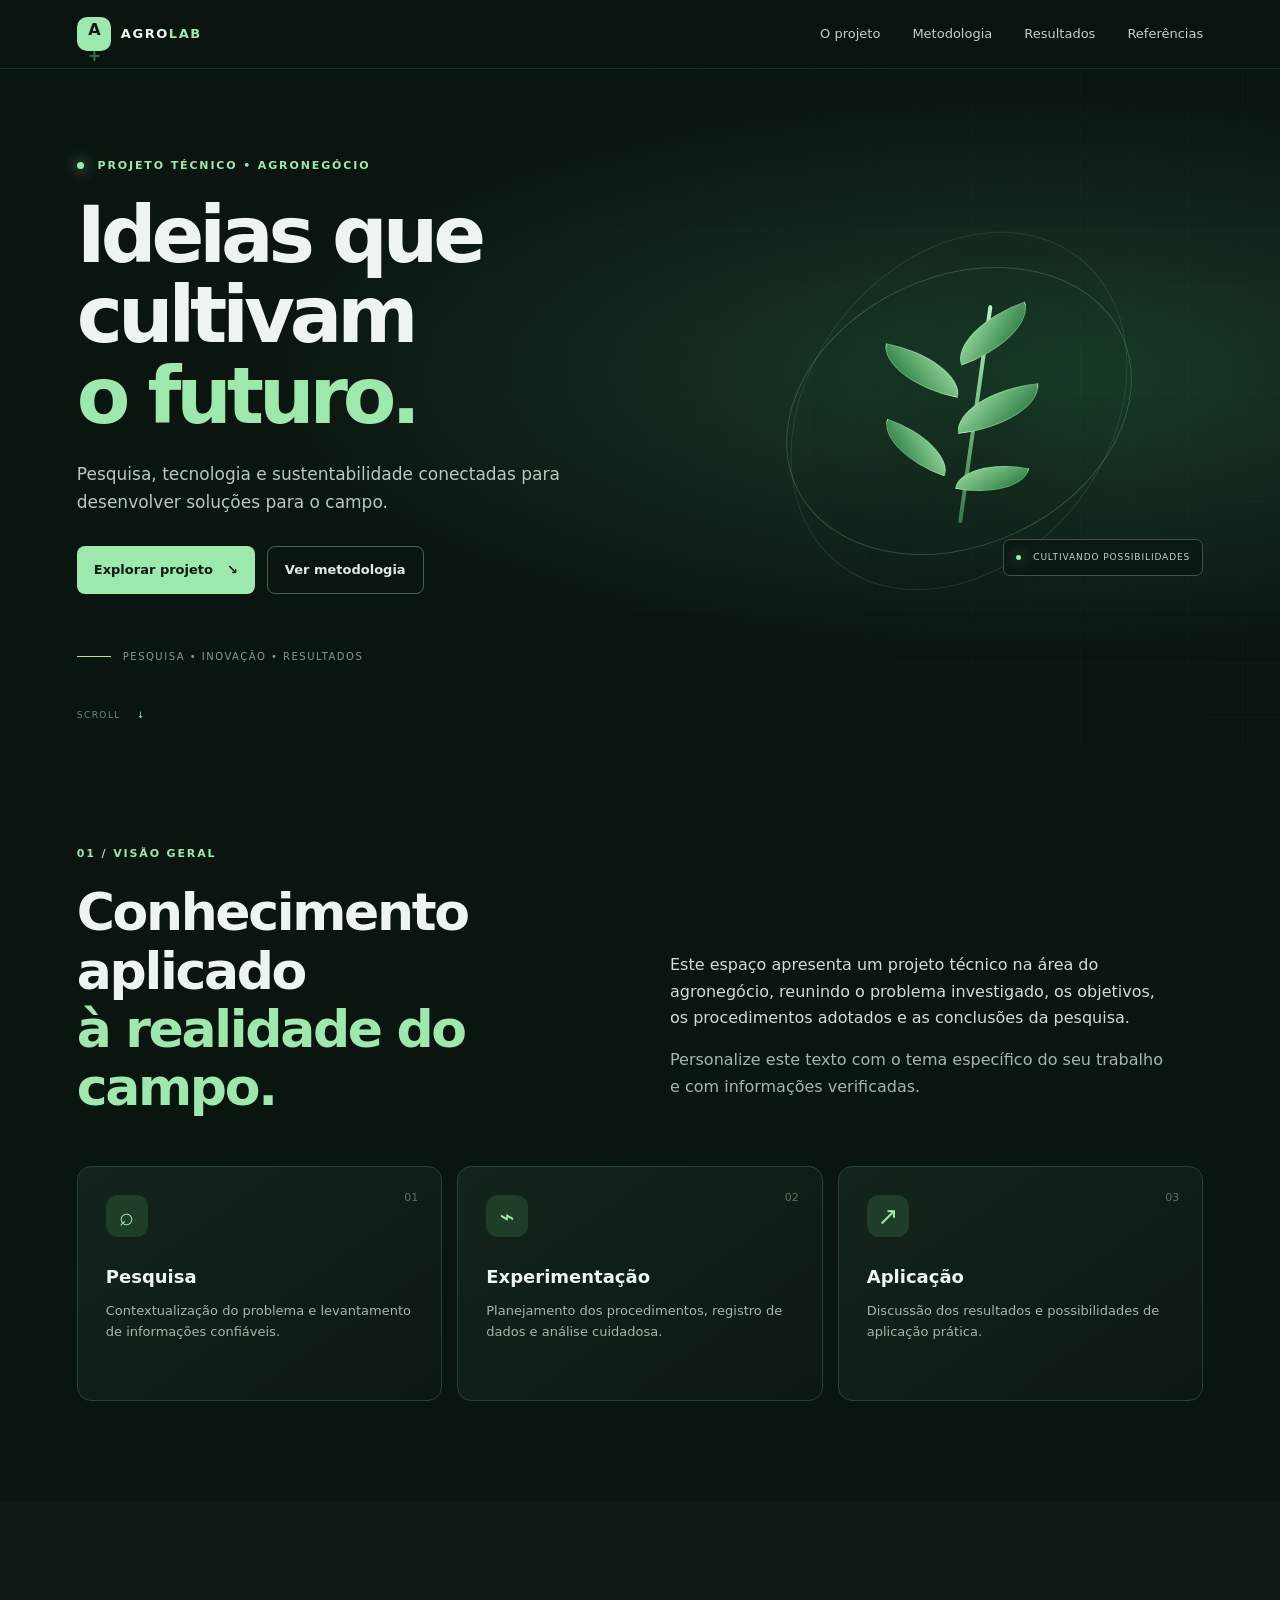
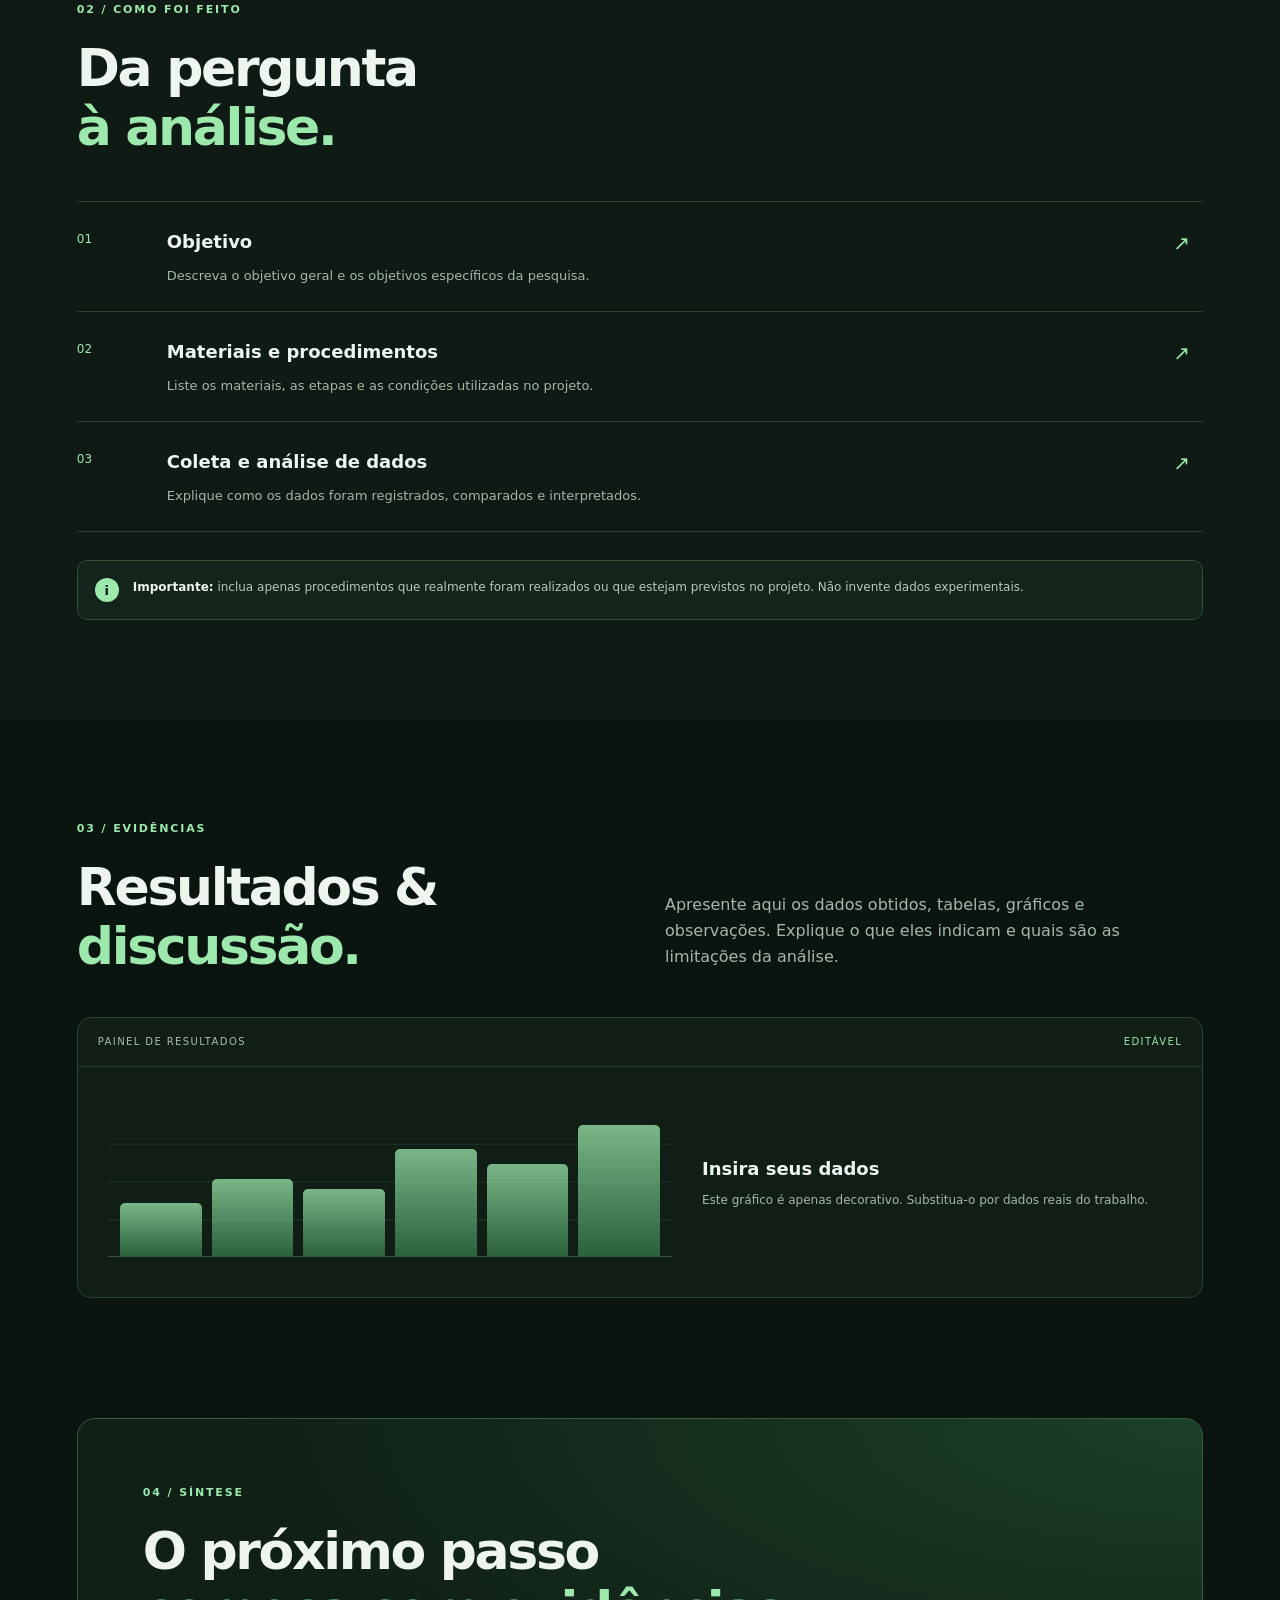
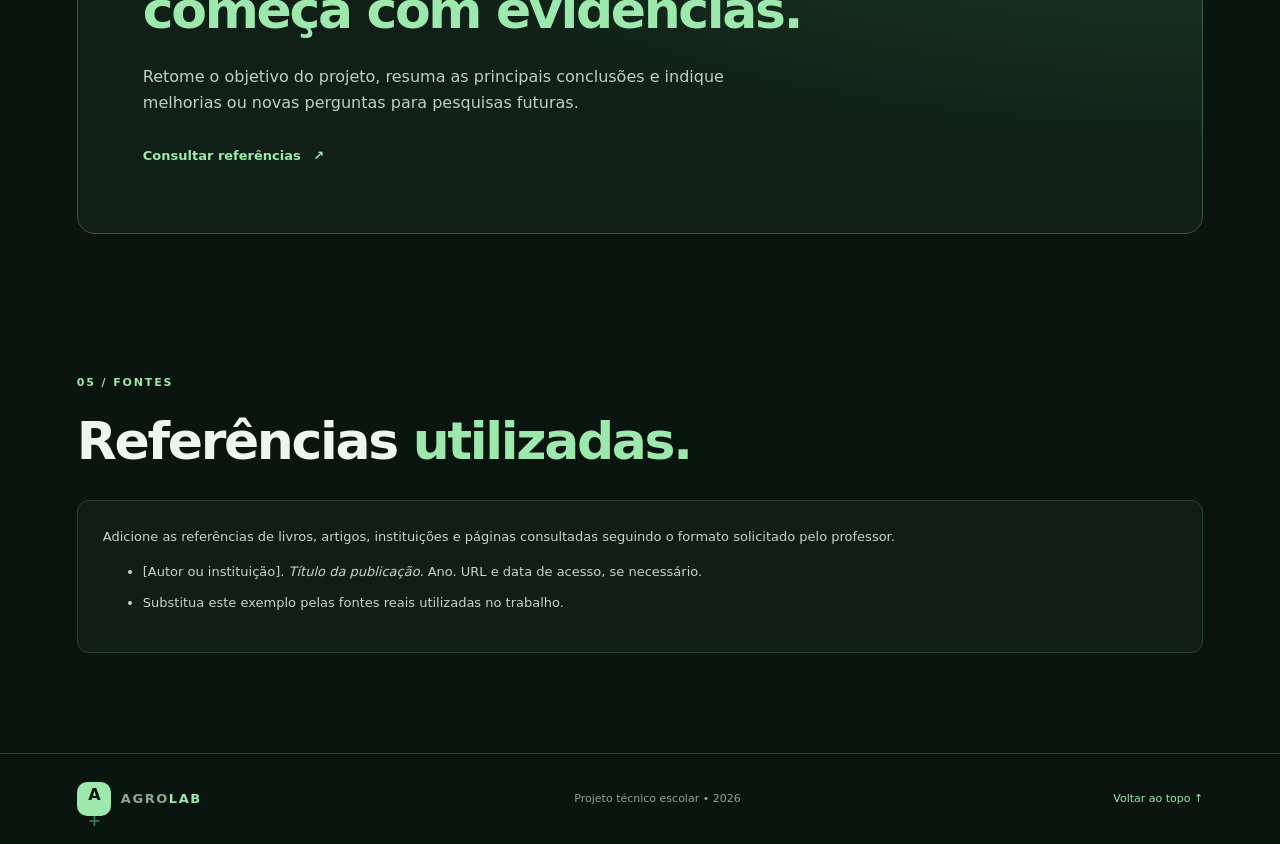
==== index.html @ dee8289c "Add files via upload" ====
<!doctype html>
<html lang="pt-BR">
<head>
  <meta charset="utf-8">
  <meta name="viewport" content="width=device-width, initial-scale=1">
  <meta name="description" content="Projeto técnico de agronegócio: pesquisa, metodologia, resultados e referências.">
  <meta name="theme-color" content="#0b1510">
  <title>AgroLab | Projeto Técnico</title>
  <link rel="stylesheet" href="style.css">
  <script src="script.js" defer></script>
</head>
<body>
  <a class="skip-link" href="#conteudo">Pular para o conteúdo</a>
  <header class="site-header">
    <a class="brand" href="#inicio" aria-label="AgroLab, página inicial">
      <span class="brand-mark">A<span>+</span></span>
      <span>AGRO<span class="brand-light">LAB</span></span>
    </a>
    <button class="menu-toggle" aria-label="Abrir menu" aria-expanded="false" aria-controls="menu-principal">
      <span></span><span></span><span></span>
    </button>
    <nav id="menu-principal" class="nav">
      <a href="#projeto">O projeto</a>
      <a href="#metodologia">Metodologia</a>
      <a href="#resultados">Resultados</a>
      <a href="#referencias">Referências</a>
    </nav>
  </header>

  <main id="conteudo">
    <section class="hero" id="inicio">
      <div class="hero-grid"></div>
      <div class="hero-content reveal">
        <p class="eyebrow"><span class="status-dot"></span> PROJETO TÉCNICO • AGRONEGÓCIO</p>
        <h1>Ideias que cultivam<br><span>o futuro.</span></h1>
        <p class="hero-copy">Pesquisa, tecnologia e sustentabilidade conectadas para desenvolver soluções para o campo.</p>
        <div class="hero-actions">
          <a class="button button-primary" href="#projeto">Explorar projeto <span aria-hidden="true">↘</span></a>
          <a class="button button-ghost" href="#metodologia">Ver metodologia</a>
        </div>
        <div class="hero-note"><span class="line"></span> PESQUISA • INOVAÇÃO • RESULTADOS</div>
      </div>
      <div class="hero-visual reveal" aria-label="Ilustração abstrata de folhas e cultivo">
        <div class="orbit orbit-one"></div>
        <div class="orbit orbit-two"></div>
        <div class="plant">
          <span class="stem"></span>
          <span class="leaf leaf-a"></span><span class="leaf leaf-b"></span>
          <span class="leaf leaf-c"></span><span class="leaf leaf-d"></span>
          <span class="leaf leaf-e"></span>
        </div>
        <div class="visual-label"><span class="visual-label-dot"></span> CULTIVANDO POSSIBILIDADES</div>
      </div>
      <a class="scroll-cue" href="#projeto" aria-label="Rolar para o projeto">SCROLL <span>↓</span></a>
    </section>

    <section class="section section-intro" id="projeto">
      <div class="section-heading reveal">
        <p class="eyebrow">01 / VISÃO GERAL</p>
        <h2>Conhecimento aplicado<br><span>à realidade do campo.</span></h2>
      </div>
      <div class="intro-copy reveal">
        <p>Este espaço apresenta um projeto técnico na área do agronegócio, reunindo o problema investigado, os objetivos, os procedimentos adotados e as conclusões da pesquisa.</p>
        <p class="muted">Personalize este texto com o tema específico do seu trabalho e com informações verificadas.</p>
      </div>
      <div class="feature-grid">
        <article class="feature-card reveal">
          <span class="feature-number">01</span>
          <div class="feature-icon">⌕</div>
          <h3>Pesquisa</h3>
          <p>Contextualização do problema e levantamento de informações confiáveis.</p>
        </article>
        <article class="feature-card reveal">
          <span class="feature-number">02</span>
          <div class="feature-icon">⌁</div>
          <h3>Experimentação</h3>
          <p>Planejamento dos procedimentos, registro de dados e análise cuidadosa.</p>
        </article>
        <article class="feature-card reveal">
          <span class="feature-number">03</span>
          <div class="feature-icon">↗</div>
          <h3>Aplicação</h3>
          <p>Discussão dos resultados e possibilidades de aplicação prática.</p>
        </article>
      </div>
    </section>

    <section class="section methodology-section" id="metodologia">
      <div class="section-heading reveal">
        <p class="eyebrow">02 / COMO FOI FEITO</p>
        <h2>Da pergunta<br><span>à análise.</span></h2>
      </div>
      <div class="method-list">
        <article class="method-item reveal">
          <div class="method-index">01</div>
          <div><h3>Objetivo</h3><p>Descreva o objetivo geral e os objetivos específicos da pesquisa.</p></div>
          <span class="method-arrow">↗</span>
        </article>
        <article class="method-item reveal">
          <div class="method-index">02</div>
          <div><h3>Materiais e procedimentos</h3><p>Liste os materiais, as etapas e as condições utilizadas no projeto.</p></div>
          <span class="method-arrow">↗</span>
        </article>
        <article class="method-item reveal">
          <div class="method-index">03</div>
          <div><h3>Coleta e análise de dados</h3><p>Explique como os dados foram registrados, comparados e interpretados.</p></div>
          <span class="method-arrow">↗</span>
        </article>
      </div>
      <div class="notice reveal"><span class="notice-icon">i</span><p><strong>Importante:</strong> inclua apenas procedimentos que realmente foram realizados ou que estejam previstos no projeto. Não invente dados experimentais.</p></div>
    </section>

    <section class="section results-section" id="resultados">
      <div class="results-top reveal">
        <div class="section-heading">
          <p class="eyebrow">03 / EVIDÊNCIAS</p>
          <h2>Resultados &<br><span>discussão.</span></h2>
        </div>
        <p class="results-description">Apresente aqui os dados obtidos, tabelas, gráficos e observações. Explique o que eles indicam e quais são as limitações da análise.</p>
      </div>
      <div class="result-panel reveal">
        <div class="result-panel-top"><span>PAINEL DE RESULTADOS</span><span class="panel-tag">EDITÁVEL</span></div>
        <div class="result-placeholder">
          <div class="chart-bars" aria-label="Gráfico ilustrativo sem dados reais">
            <span style="--bar-height:36%"></span><span style="--bar-height:52%"></span><span style="--bar-height:45%"></span><span style="--bar-height:72%"></span><span style="--bar-height:62%"></span><span style="--bar-height:88%"></span>
          </div>
          <div class="chart-caption"><strong>Insira seus dados</strong><span>Este gráfico é apenas decorativo. Substitua-o por dados reais do trabalho.</span></div>
        </div>
      </div>
    </section>

    <section class="section conclusion-section" id="conclusao">
      <div class="conclusion-card reveal">
        <p class="eyebrow">04 / SÍNTESE</p>
        <h2>O próximo passo<br><span>começa com evidências.</span></h2>
        <p>Retome o objetivo do projeto, resuma as principais conclusões e indique melhorias ou novas perguntas para pesquisas futuras.</p>
        <a class="text-link" href="#referencias">Consultar referências <span>↗</span></a>
      </div>
    </section>

    <section class="section references-section" id="referencias">
      <div class="section-heading reveal">
        <p class="eyebrow">05 / FONTES</p>
        <h2>Referências <span>utilizadas.</span></h2>
      </div>
      <div class="references-box reveal">
        <p>Adicione as referências de livros, artigos, instituições e páginas consultadas seguindo o formato solicitado pelo professor.</p>
        <ul>
          <li>[Autor ou instituição]. <em>Título da publicação.</em> Ano. URL e data de acesso, se necessário.</li>
          <li>Substitua este exemplo pelas fontes reais utilizadas no trabalho.</li>
        </ul>
      </div>
    </section>
  </main>

  <footer class="footer">
    <a class="brand" href="#inicio"><span class="brand-mark">A<span>+</span></span><span>AGRO<span class="brand-light">LAB</span></span></a>
    <p>Projeto técnico escolar • <span id="year">2026</span></p>
    <a href="#inicio" class="back-top">Voltar ao topo ↑</a>
  </footer>
</body>
</html>
---- style.css ----
:root {
  --bg: #0b1510;
  --surface: #101e16;
  --surface-2: #14271c;
  --line: #294333;
  --text: #eef5ef;
  --muted: #a4b7a9;
  --green: #9ce8ad;
  --green-dark: #173e27;
  --max: 1160px;
}
* { box-sizing: border-box; }
html { scroll-behavior: smooth; scroll-padding-top: 90px; }
body { margin: 0; background: var(--bg); color: var(--text); font-family: Inter, ui-sans-serif, system-ui, -apple-system, BlinkMacSystemFont, "Segoe UI", sans-serif; line-height: 1.65; }
a { color: inherit; }
.skip-link { position: absolute; left: -9999px; top: 0; background: var(--green); color: #0b1510; padding: 10px; z-index: 100; }
.skip-link:focus { left: 10px; }
.site-header { position: sticky; top: 0; z-index: 20; display: flex; justify-content: space-between; align-items: center; gap: 24px; padding: 17px max(6%, calc((100% - var(--max))/2)); background: rgba(11,21,16,.9); backdrop-filter: blur(16px); border-bottom: 1px solid rgba(156,232,173,.12); }
.brand { display: inline-flex; align-items: center; gap: 10px; text-decoration: none; letter-spacing: .12em; font-size: 13px; font-weight: 800; white-space: nowrap; }
.brand-mark { display: grid; place-items: center; width: 34px; height: 34px; border-radius: 10px; background: var(--green); color: var(--bg); font-size: 16px; letter-spacing: -.08em; }
.brand-mark span { color: #2e7546; }
.brand-light { color: var(--green); }
.nav { display: flex; gap: clamp(14px, 2.6vw, 32px); align-items: center; }
.nav a { color: #c1d0c5; text-decoration: none; font-size: 13px; transition: color .2s ease; }
.nav a:hover, .nav a:focus-visible { color: var(--green); }
.menu-toggle { display: none; background: transparent; border: 1px solid var(--line); border-radius: 9px; width: 42px; height: 42px; padding: 10px; }
.menu-toggle span { display: block; height: 2px; background: var(--green); margin: 4px 0; transition: transform .2s ease; }
.hero { position: relative; overflow: hidden; min-height: 610px; padding: 88px max(6%, calc((100% - var(--max))/2)) 80px; display: grid; grid-template-columns: 1.1fr .9fr; align-items: center; gap: 40px; background: radial-gradient(ellipse at 80% 45%, #193c28 0%, #0b1510 53%); }
.hero-grid { position: absolute; inset: 0; opacity: .16; pointer-events: none; background-image: linear-gradient(rgba(156,232,173,.12) 1px, transparent 1px), linear-gradient(90deg, rgba(156,232,173,.12) 1px, transparent 1px); background-size: 54px 54px; mask-image: linear-gradient(to right, transparent, black); }
.hero-content, .hero-visual { position: relative; z-index: 1; }
.eyebrow { margin: 0 0 20px; color: var(--green); font-size: 11px; font-weight: 800; letter-spacing: .17em; }
.status-dot, .visual-label-dot { display: inline-block; width: 7px; height: 7px; margin-right: 8px; border-radius: 50%; background: var(--green); box-shadow: 0 0 14px var(--green); }
h1, h2, h3, p { margin-top: 0; }
h1 { font-size: clamp(43px, 6.3vw, 78px); letter-spacing: -.065em; line-height: 1.03; margin-bottom: 24px; }
h1 span, h2 span { color: var(--green); }
.hero-copy { max-width: 520px; color: #b6c9bb; font-size: 17px; }
.hero-actions { display: flex; flex-wrap: wrap; gap: 12px; margin-top: 30px; }
.button { display: inline-flex; align-items: center; gap: 14px; border-radius: 8px; padding: 12px 17px; text-decoration: none; font-size: 13px; font-weight: 750; transition: transform .2s ease, background .2s ease, border-color .2s ease; }
.button:hover { transform: translateY(-3px); }
.button-primary { background: var(--green); color: #0c1b11; }
.button-primary:hover { background: #b7f4c3; }
.button-ghost { border: 1px solid #45634d; color: #e0eae2; }
.button-ghost:hover { border-color: var(--green); }
.hero-note { margin-top: 55px; color: #849b8a; font-size: 10px; letter-spacing: .15em; display: flex; align-items: center; gap: 12px; }
.hero-note .line { display: inline-block; height: 1px; width: 34px; background: var(--green); }
.hero-visual { min-height: 360px; display: grid; place-items: center; }
.orbit { position: absolute; border: 1px solid rgba(156,232,173,.22); border-radius: 50%; transform: rotate(-25deg); }
.orbit-one { width: min(34vw, 360px); height: min(25vw, 270px); }
.orbit-two { width: min(28vw, 300px); height: min(38vw, 390px); transform: rotate(38deg); border-color: rgba(156,232,173,.12); }
.plant { position: relative; width: 190px; height: 250px; filter: drop-shadow(0 18px 40px rgba(0,0,0,.3)); animation: plant-float 5s ease-in-out infinite; }
.stem { position: absolute; left: 94px; bottom: 13px; width: 4px; height: 220px; border-radius: 8px; background: linear-gradient(#b6f6bd, #34794a); transform: rotate(8deg); transform-origin: bottom; }
.leaf { position: absolute; width: 82px; height: 39px; border-radius: 100% 0 100% 0; background: linear-gradient(140deg, #b5f2b7, #36864c 75%); border: 1px solid rgba(220,255,222,.25); }
.leaf-a { left: 88px; top: 28px; transform: rotate(-20deg); }
.leaf-b { left: 17px; top: 65px; transform: scaleX(-1) rotate(-12deg); }
.leaf-c { left: 93px; top: 103px; transform: rotate(-7deg) scale(1.05); }
.leaf-d { left: 11px; top: 142px; transform: scaleX(-1) rotate(-20deg) scale(.9); }
.leaf-e { left: 87px; top: 173px; transform: rotate(10deg) scale(.85); }
.visual-label { position: absolute; right: 0; bottom: 15px; padding: 10px 12px; border: 1px solid #385640; border-radius: 7px; background: rgba(11,21,16,.75); color: #c3d5c7; font-size: 9px; letter-spacing: .1em; }
.visual-label-dot { width: 5px; height: 5px; }
.scroll-cue { position: absolute; bottom: 22px; left: max(6%, calc((100% - var(--max))/2)); color: #718b78; text-decoration: none; font-size: 9px; letter-spacing: .16em; }
.scroll-cue span { margin-left: 12px; color: var(--green); }
.section { padding: 100px max(6%, calc((100% - var(--max))/2)); }
.section-intro { display: grid; grid-template-columns: 1fr 1fr; column-gap: 60px; row-gap: 40px; }
.section-heading h2, .conclusion-card h2 { font-size: clamp(32px, 4.2vw, 52px); line-height: 1.12; letter-spacing: -.045em; margin-bottom: 0; }
.intro-copy { max-width: 500px; align-self: end; color: #d1ddd4; }
.muted, .intro-copy .muted { color: var(--muted); }
.feature-grid { grid-column: 1 / -1; display: grid; grid-template-columns: repeat(3, 1fr); gap: 15px; margin-top: 10px; }
.feature-card { position: relative; overflow: hidden; padding: 28px; min-height: 235px; border: 1px solid var(--line); border-radius: 14px; background: linear-gradient(145deg, #13251a, #0d1711); transition: transform .25s ease, border-color .25s ease; }
.feature-card:hover { transform: translateY(-5px); border-color: #5b8c65; }
.feature-number { position: absolute; top: 22px; right: 23px; color: #577360; font-size: 11px; }
.feature-icon { display: grid; place-items: center; width: 42px; height: 42px; margin-bottom: 25px; border-radius: 12px; background: #203d29; color: var(--green); font-size: 25px; }
.feature-card h3, .method-item h3 { margin-bottom: 8px; font-size: 18px; }
.feature-card p, .method-item p { margin-bottom: 0; color: var(--muted); font-size: 13px; }
.methodology-section { background: #0e1a13; }
.methodology-section .section-heading { margin-bottom: 45px; }
.method-list { border-top: 1px solid var(--line); }
.method-item { display: grid; grid-template-columns: 70px 1fr 30px; gap: 20px; align-items: start; padding: 25px 0; border-bottom: 1px solid var(--line); }
.method-index { color: var(--green); font-size: 12px; padding-top: 3px; }
.method-arrow { color: var(--green); font-size: 20px; }
.notice { display: flex; align-items: flex-start; gap: 14px; padding: 17px; margin-top: 28px; border: 1px solid #334d39; border-radius: 10px; background: #13251a; }
.notice-icon { display: grid; place-items: center; flex: 0 0 24px; height: 24px; border-radius: 50%; background: var(--green); color: var(--bg); font-weight: 900; font-size: 13px; }
.notice p { color: #b6c9bb; margin: 0; font-size: 12px; }
.notice strong { color: var(--text); }
.results-top { display: grid; grid-template-columns: 1fr 1fr; gap: 50px; align-items: end; margin-bottom: 42px; }
.results-description { max-width: 490px; color: var(--muted); margin-bottom: 4px; }
.result-panel { border: 1px solid var(--line); border-radius: 14px; overflow: hidden; background: #101e16; }
.result-panel-top { display: flex; justify-content: space-between; padding: 16px 20px; border-bottom: 1px solid var(--line); color: #a9bcae; font-size: 10px; letter-spacing: .14em; }
.panel-tag { color: var(--green); }
.result-placeholder { min-height: 230px; display: grid; grid-template-columns: 1.2fr 1fr; gap: 30px; align-items: center; padding: 30px; }
.chart-bars { height: 150px; display: flex; align-items: end; gap: 10px; padding: 0 12px; border-bottom: 1px solid #35503c; background: repeating-linear-gradient(to bottom, transparent 0 36px, rgba(156,232,173,.08) 37px 38px); }
.chart-bars span { flex: 1; height: var(--bar-height); border-radius: 5px 5px 0 0; background: linear-gradient(to top, #34784a, #9ce8ad); opacity: .75; }
.chart-caption strong { display: block; font-size: 18px; margin-bottom: 8px; }
.chart-caption span { display: block; color: var(--muted); font-size: 12px; }
.conclusion-section { padding-top: 20px; }
.conclusion-card { padding: clamp(28px, 6vw, 65px); border: 1px solid #385b40; border-radius: 18px; background: radial-gradient(ellipse at 100% 0%, #1b4028, #102017 60%); }
.conclusion-card > p:not(.eyebrow) { max-width: 640px; margin: 25px 0; color: #bfd0c3; }
.text-link { color: var(--green); font-size: 13px; font-weight: 750; text-decoration: none; }
.text-link span { margin-left: 8px; }
.references-section { padding-top: 40px; }
.references-section .section-heading { margin-bottom: 30px; }
.references-box { padding: 25px; border: 1px solid var(--line); border-radius: 12px; color: #c7d5cb; font-size: 13px; background: var(--surface); }
.references-box li { margin: 10px 0; }
.footer { display: flex; justify-content: space-between; align-items: center; gap: 20px; padding: 28px max(6%, calc((100% - var(--max))/2)); border-top: 1px solid var(--line); color: #8fa594; font-size: 11px; }
.footer p { margin: 0; }
.back-top { text-decoration: none; color: var(--green); }
.reveal { opacity: 0; transform: translateY(18px); transition: opacity .7s ease, transform .7s ease; }
.reveal.is-visible { opacity: 1; transform: translateY(0); }
@keyframes plant-float { 0%, 100% { transform: translateY(0) rotate(-1deg); } 50% { transform: translateY(-10px) rotate(1deg); } }
@media (prefers-reduced-motion: reduce) {
  *, *::before, *::after { scroll-behavior: auto !important; animation-duration: .01ms !important; transition-duration: .01ms !important; }
  .reveal { opacity: 1; transform: none; }
}
@media (max-width: 760px) {
  .site-header { padding: 12px 5%; }
  .menu-toggle { display: block; margin-left: auto; }
  .nav { display: none; position: absolute; top: 100%; left: 0; right: 0; padding: 14px 5% 20px; background: #0b1510; border-bottom: 1px solid var(--line); flex-direction: column; align-items: stretch; gap: 0; }
  .nav.is-open { display: flex; }
  .nav a { padding: 12px 0; border-bottom: 1px solid rgba(156,232,173,.1); }
  .hero { grid-template-columns: 1fr; padding: 65px 6% 70px; gap: 15px; }
  .hero-visual { min-height: 300px; }
  .orbit-one { width: 270px; height: 205px; }
  .orbit-two { width: 220px; height: 300px; }
  .visual-label { right: 4%; bottom: 0; }
  .scroll-cue { left: 6%; }
  .section { padding: 72px 6%; }
  .section-intro, .results-top { grid-template-columns: 1fr; gap: 25px; }
  .feature-grid { grid-template-columns: 1fr; }
  .feature-card { min-height: auto; }
  .feature-icon { margin-bottom: 15px; }
  .result-placeholder { grid-template-columns: 1fr; padding: 22px; }
  .chart-bars { height: 130px; }
  .footer { flex-wrap: wrap; padding: 24px 6%; }
}
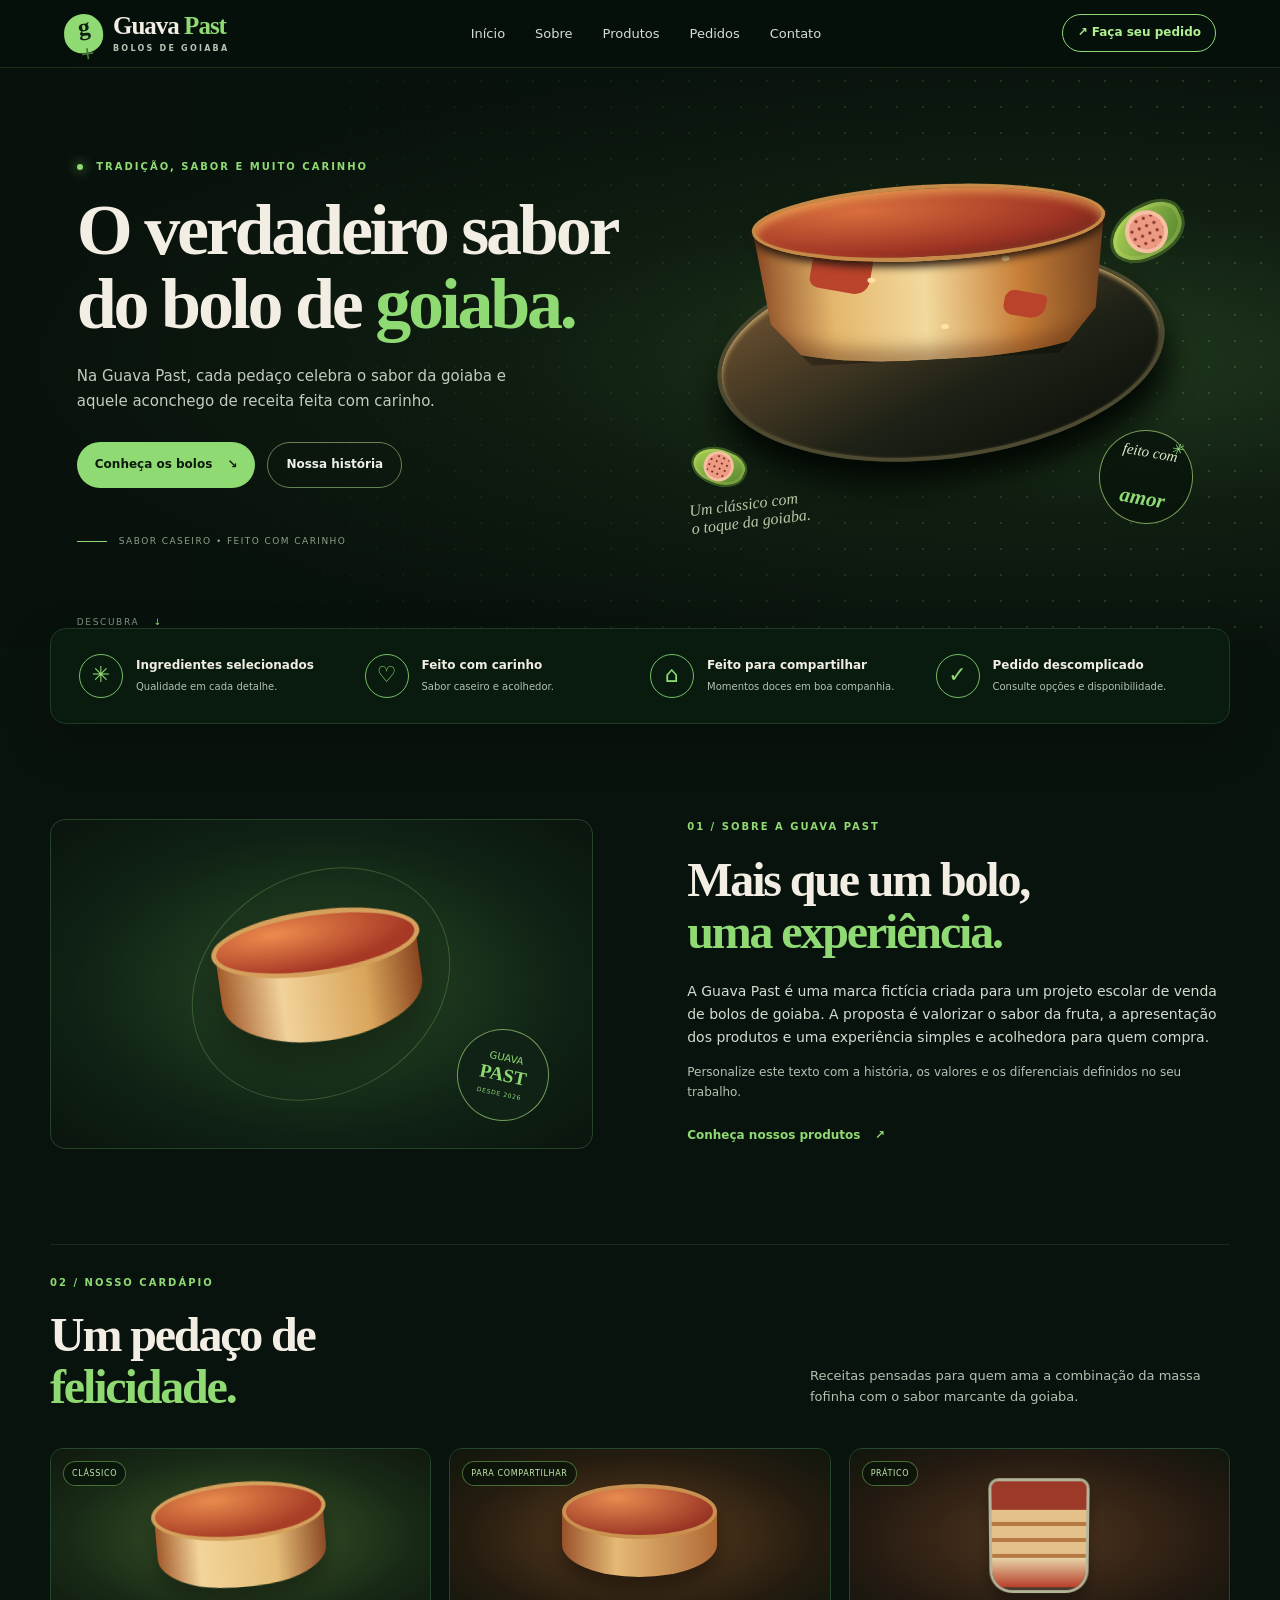
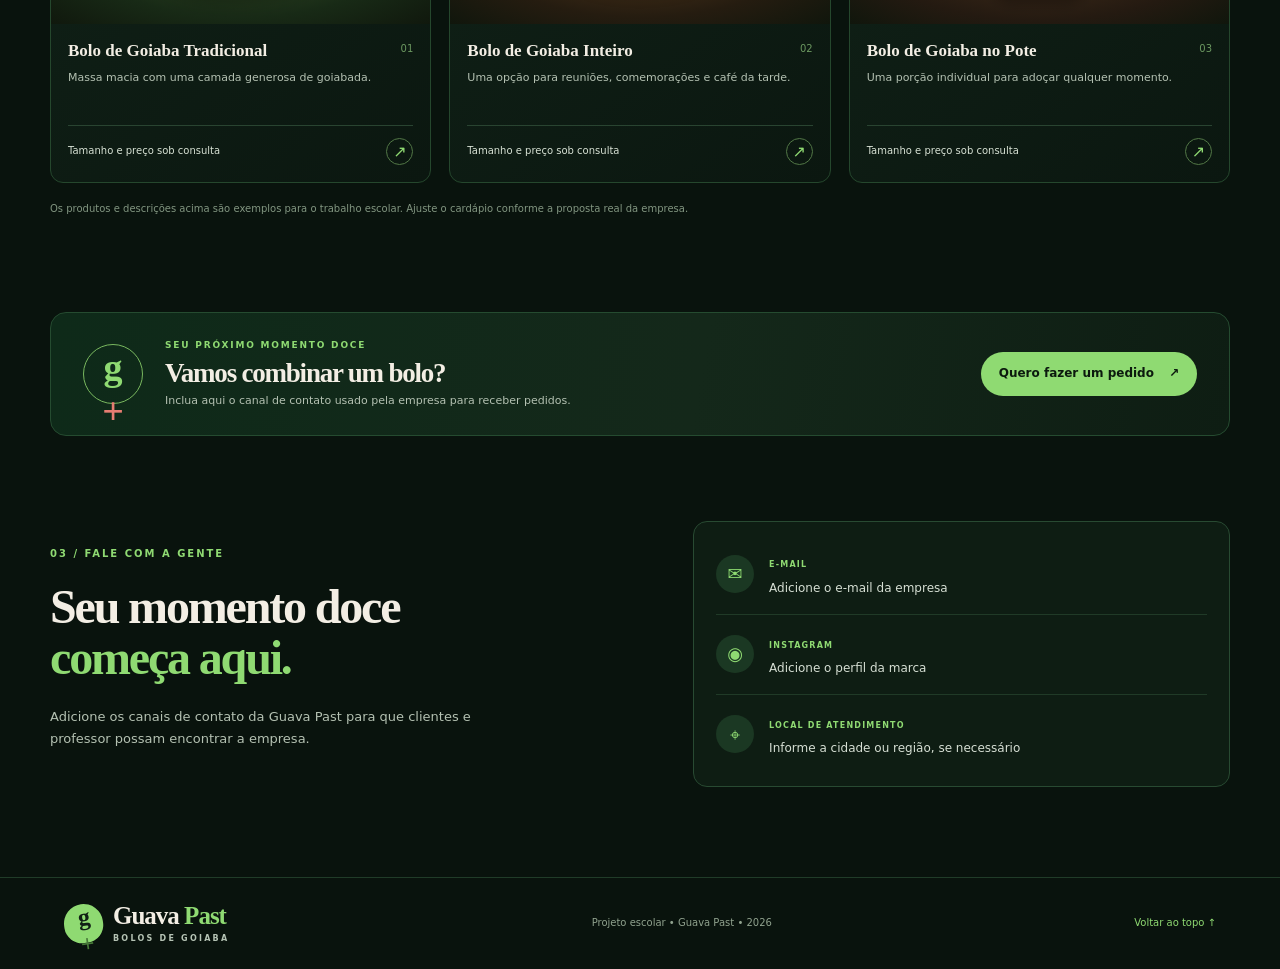
==== commit 4285ddde: "Add files via upload" ====
--- a/index.html
+++ b/index.html
@@ -3,160 +3,125 @@
 <head>
   <meta charset="utf-8">
   <meta name="viewport" content="width=device-width, initial-scale=1">
-  <meta name="description" content="Projeto técnico de agronegócio: pesquisa, metodologia, resultados e referências.">
-  <meta name="theme-color" content="#0b1510">
-  <title>AgroLab | Projeto Técnico</title>
+  <meta name="description" content="Guava Past — bolos de goiaba com sabor caseiro e muito carinho.">
+  <meta name="theme-color" content="#09130d">
+  <title>Guava Past | Bolos de Goiaba</title>
   <link rel="stylesheet" href="style.css">
   <script src="script.js" defer></script>
 </head>
 <body>
   <a class="skip-link" href="#conteudo">Pular para o conteúdo</a>
-  <header class="site-header">
-    <a class="brand" href="#inicio" aria-label="AgroLab, página inicial">
-      <span class="brand-mark">A<span>+</span></span>
-      <span>AGRO<span class="brand-light">LAB</span></span>
+  <header class="header">
+    <a class="brand" href="#inicio" aria-label="Guava Past, início">
+      <span class="brand-icon" aria-hidden="true">g<span>+</span></span>
+      <span class="brand-name">Guava <b>Past</b><small>BOLOS DE GOIABA</small></span>
     </a>
-    <button class="menu-toggle" aria-label="Abrir menu" aria-expanded="false" aria-controls="menu-principal">
+    <button class="menu-toggle" aria-label="Abrir menu" aria-expanded="false" aria-controls="main-nav">
       <span></span><span></span><span></span>
     </button>
-    <nav id="menu-principal" class="nav">
-      <a href="#projeto">O projeto</a>
-      <a href="#metodologia">Metodologia</a>
-      <a href="#resultados">Resultados</a>
-      <a href="#referencias">Referências</a>
+    <nav class="nav" id="main-nav">
+      <a href="#inicio">Início</a>
+      <a href="#sobre">Sobre</a>
+      <a href="#produtos">Produtos</a>
+      <a href="#pedido">Pedidos</a>
+      <a href="#contato">Contato</a>
     </nav>
+    <a class="header-cta" href="#pedido"><span aria-hidden="true">↗</span> Faça seu pedido</a>
   </header>
 
   <main id="conteudo">
     <section class="hero" id="inicio">
-      <div class="hero-grid"></div>
-      <div class="hero-content reveal">
-        <p class="eyebrow"><span class="status-dot"></span> PROJETO TÉCNICO • AGRONEGÓCIO</p>
-        <h1>Ideias que cultivam<br><span>o futuro.</span></h1>
-        <p class="hero-copy">Pesquisa, tecnologia e sustentabilidade conectadas para desenvolver soluções para o campo.</p>
+      <div class="hero-shade"></div>
+      <div class="hero-copy reveal">
+        <p class="eyebrow"><span></span> TRADIÇÃO, SABOR E MUITO CARINHO</p>
+        <h1>O verdadeiro sabor<br>do bolo de <em>goiaba.</em></h1>
+        <p class="hero-description">Na Guava Past, cada pedaço celebra o sabor da goiaba e aquele aconchego de receita feita com carinho.</p>
         <div class="hero-actions">
-          <a class="button button-primary" href="#projeto">Explorar projeto <span aria-hidden="true">↘</span></a>
-          <a class="button button-ghost" href="#metodologia">Ver metodologia</a>
+          <a class="button button-primary" href="#produtos">Conheça os bolos <span>↘</span></a>
+          <a class="button button-outline" href="#sobre">Nossa história</a>
         </div>
-        <div class="hero-note"><span class="line"></span> PESQUISA • INOVAÇÃO • RESULTADOS</div>
+        <div class="hero-proof"><span class="proof-line"></span> SABOR CASEIRO • FEITO COM CARINHO</div>
       </div>
-      <div class="hero-visual reveal" aria-label="Ilustração abstrata de folhas e cultivo">
-        <div class="orbit orbit-one"></div>
-        <div class="orbit orbit-two"></div>
-        <div class="plant">
-          <span class="stem"></span>
-          <span class="leaf leaf-a"></span><span class="leaf leaf-b"></span>
-          <span class="leaf leaf-c"></span><span class="leaf leaf-d"></span>
-          <span class="leaf leaf-e"></span>
+      <div class="hero-art reveal" aria-label="Ilustração decorativa de bolo com cobertura de goiabada">
+        <div class="art-glow"></div>
+        <div class="guava-fruit fruit-one"><span></span></div>
+        <div class="guava-fruit fruit-two"><span></span></div>
+        <div class="cake-plate">
+          <div class="cake">
+            <div class="cake-top"></div>
+            <div class="cake-side"><span class="jam jam-one"></span><span class="jam jam-two"></span><span class="crumb crumb-one"></span><span class="crumb crumb-two"></span><span class="crumb crumb-three"></span></div>
+          </div>
         </div>
-        <div class="visual-label"><span class="visual-label-dot"></span> CULTIVANDO POSSIBILIDADES</div>
+        <div class="art-sticker">feito com<br><strong>amor</strong> <span>✳</span></div>
+        <p class="art-caption">Um clássico com<br>o toque da goiaba.</p>
       </div>
-      <a class="scroll-cue" href="#projeto" aria-label="Rolar para o projeto">SCROLL <span>↓</span></a>
+      <a class="scroll-cue" href="#sobre">DESCUBRA <span>↓</span></a>
     </section>
 
-    <section class="section section-intro" id="projeto">
-      <div class="section-heading reveal">
-        <p class="eyebrow">01 / VISÃO GERAL</p>
-        <h2>Conhecimento aplicado<br><span>à realidade do campo.</span></h2>
+    <section class="benefits" aria-label="Diferenciais">
+      <article class="benefit reveal"><span class="benefit-icon">✳</span><div><h3>Ingredientes selecionados</h3><p>Qualidade em cada detalhe.</p></div></article>
+      <article class="benefit reveal"><span class="benefit-icon">♡</span><div><h3>Feito com carinho</h3><p>Sabor caseiro e acolhedor.</p></div></article>
+      <article class="benefit reveal"><span class="benefit-icon">⌂</span><div><h3>Feito para compartilhar</h3><p>Momentos doces em boa companhia.</p></div></article>
+      <article class="benefit reveal"><span class="benefit-icon">✓</span><div><h3>Pedido descomplicado</h3><p>Consulte opções e disponibilidade.</p></div></article>
+    </section>
+
+    <section class="section about" id="sobre">
+      <div class="about-art reveal">
+        <div class="about-orbit"></div>
+        <div class="mini-cake"><div class="mini-top"></div><div class="mini-side"></div></div>
+        <div class="about-stamp">GUAVA<br><b>PAST</b><small>DESDE 2026</small></div>
       </div>
-      <div class="intro-copy reveal">
-        <p>Este espaço apresenta um projeto técnico na área do agronegócio, reunindo o problema investigado, os objetivos, os procedimentos adotados e as conclusões da pesquisa.</p>
-        <p class="muted">Personalize este texto com o tema específico do seu trabalho e com informações verificadas.</p>
-      </div>
-      <div class="feature-grid">
-        <article class="feature-card reveal">
-          <span class="feature-number">01</span>
-          <div class="feature-icon">⌕</div>
-          <h3>Pesquisa</h3>
-          <p>Contextualização do problema e levantamento de informações confiáveis.</p>
-        </article>
-        <article class="feature-card reveal">
-          <span class="feature-number">02</span>
-          <div class="feature-icon">⌁</div>
-          <h3>Experimentação</h3>
-          <p>Planejamento dos procedimentos, registro de dados e análise cuidadosa.</p>
-        </article>
-        <article class="feature-card reveal">
-          <span class="feature-number">03</span>
-          <div class="feature-icon">↗</div>
-          <h3>Aplicação</h3>
-          <p>Discussão dos resultados e possibilidades de aplicação prática.</p>
-        </article>
+      <div class="about-copy reveal">
+        <p class="eyebrow">01 / SOBRE A GUAVA PAST</p>
+        <h2>Mais que um bolo,<br><em>uma experiência.</em></h2>
+        <p>A Guava Past é uma marca fictícia criada para um projeto escolar de venda de bolos de goiaba. A proposta é valorizar o sabor da fruta, a apresentação dos produtos e uma experiência simples e acolhedora para quem compra.</p>
+        <p class="muted">Personalize este texto com a história, os valores e os diferenciais definidos no seu trabalho.</p>
+        <a class="text-link" href="#produtos">Conheça nossos produtos <span>↗</span></a>
       </div>
     </section>
 
-    <section class="section methodology-section" id="metodologia">
-      <div class="section-heading reveal">
-        <p class="eyebrow">02 / COMO FOI FEITO</p>
-        <h2>Da pergunta<br><span>à análise.</span></h2>
+    <section class="section products" id="produtos">
+      <div class="section-title-row reveal">
+        <div><p class="eyebrow">02 / NOSSO CARDÁPIO</p><h2>Um pedaço de<br><em>felicidade.</em></h2></div>
+        <p class="section-description">Receitas pensadas para quem ama a combinação da massa fofinha com o sabor marcante da goiaba.</p>
       </div>
-      <div class="method-list">
-        <article class="method-item reveal">
-          <div class="method-index">01</div>
-          <div><h3>Objetivo</h3><p>Descreva o objetivo geral e os objetivos específicos da pesquisa.</p></div>
-          <span class="method-arrow">↗</span>
+      <div class="product-grid">
+        <article class="product-card reveal">
+          <div class="product-visual product-classic"><span class="product-badge">CLÁSSICO</span><div class="product-cake"><div class="product-cake-top"></div><div class="product-cake-side"></div></div></div>
+          <div class="product-info"><div class="product-name-row"><h3>Bolo de Goiaba Tradicional</h3><span class="product-number">01</span></div><p>Massa macia com uma camada generosa de goiabada.</p><div class="product-bottom"><span class="product-note">Tamanho e preço sob consulta</span><a href="#pedido" aria-label="Consultar bolo tradicional">↗</a></div></div>
         </article>
-        <article class="method-item reveal">
-          <div class="method-index">02</div>
-          <div><h3>Materiais e procedimentos</h3><p>Liste os materiais, as etapas e as condições utilizadas no projeto.</p></div>
-          <span class="method-arrow">↗</span>
+        <article class="product-card reveal">
+          <div class="product-visual product-whole"><span class="product-badge">PARA COMPARTILHAR</span><div class="whole-cake"><div class="whole-top"></div><div class="whole-side"></div></div></div>
+          <div class="product-info"><div class="product-name-row"><h3>Bolo de Goiaba Inteiro</h3><span class="product-number">02</span></div><p>Uma opção para reuniões, comemorações e café da tarde.</p><div class="product-bottom"><span class="product-note">Tamanho e preço sob consulta</span><a href="#pedido" aria-label="Consultar bolo inteiro">↗</a></div></div>
         </article>
-        <article class="method-item reveal">
-          <div class="method-index">03</div>
-          <div><h3>Coleta e análise de dados</h3><p>Explique como os dados foram registrados, comparados e interpretados.</p></div>
-          <span class="method-arrow">↗</span>
+        <article class="product-card reveal">
+          <div class="product-visual product-pot"><span class="product-badge">PRÁTICO</span><div class="dessert-pot"><div class="pot-jam"></div><div class="pot-cake"></div><div class="pot-cream"></div></div></div>
+          <div class="product-info"><div class="product-name-row"><h3>Bolo de Goiaba no Pote</h3><span class="product-number">03</span></div><p>Uma porção individual para adoçar qualquer momento.</p><div class="product-bottom"><span class="product-note">Tamanho e preço sob consulta</span><a href="#pedido" aria-label="Consultar bolo no pote">↗</a></div></div>
         </article>
       </div>
-      <div class="notice reveal"><span class="notice-icon">i</span><p><strong>Importante:</strong> inclua apenas procedimentos que realmente foram realizados ou que estejam previstos no projeto. Não invente dados experimentais.</p></div>
+      <p class="disclaimer">Os produtos e descrições acima são exemplos para o trabalho escolar. Ajuste o cardápio conforme a proposta real da empresa.</p>
     </section>
 
-    <section class="section results-section" id="resultados">
-      <div class="results-top reveal">
-        <div class="section-heading">
-          <p class="eyebrow">03 / EVIDÊNCIAS</p>
-          <h2>Resultados &<br><span>discussão.</span></h2>
-        </div>
-        <p class="results-description">Apresente aqui os dados obtidos, tabelas, gráficos e observações. Explique o que eles indicam e quais são as limitações da análise.</p>
-      </div>
-      <div class="result-panel reveal">
-        <div class="result-panel-top"><span>PAINEL DE RESULTADOS</span><span class="panel-tag">EDITÁVEL</span></div>
-        <div class="result-placeholder">
-          <div class="chart-bars" aria-label="Gráfico ilustrativo sem dados reais">
-            <span style="--bar-height:36%"></span><span style="--bar-height:52%"></span><span style="--bar-height:45%"></span><span style="--bar-height:72%"></span><span style="--bar-height:62%"></span><span style="--bar-height:88%"></span>
-          </div>
-          <div class="chart-caption"><strong>Insira seus dados</strong><span>Este gráfico é apenas decorativo. Substitua-o por dados reais do trabalho.</span></div>
-        </div>
-      </div>
+    <section class="order-band reveal" id="pedido">
+      <div class="order-mark" aria-hidden="true">g<span>+</span></div>
+      <div class="order-copy"><p class="eyebrow">SEU PRÓXIMO MOMENTO DOCE</p><h2>Vamos combinar um bolo?</h2><p>Inclua aqui o canal de contato usado pela empresa para receber pedidos.</p></div>
+      <a class="button button-primary" href="#contato">Quero fazer um pedido <span>↗</span></a>
     </section>
 
-    <section class="section conclusion-section" id="conclusao">
-      <div class="conclusion-card reveal">
-        <p class="eyebrow">04 / SÍNTESE</p>
-        <h2>O próximo passo<br><span>começa com evidências.</span></h2>
-        <p>Retome o objetivo do projeto, resuma as principais conclusões e indique melhorias ou novas perguntas para pesquisas futuras.</p>
-        <a class="text-link" href="#referencias">Consultar referências <span>↗</span></a>
-      </div>
-    </section>
-
-    <section class="section references-section" id="referencias">
-      <div class="section-heading reveal">
-        <p class="eyebrow">05 / FONTES</p>
-        <h2>Referências <span>utilizadas.</span></h2>
-      </div>
-      <div class="references-box reveal">
-        <p>Adicione as referências de livros, artigos, instituições e páginas consultadas seguindo o formato solicitado pelo professor.</p>
-        <ul>
-          <li>[Autor ou instituição]. <em>Título da publicação.</em> Ano. URL e data de acesso, se necessário.</li>
-          <li>Substitua este exemplo pelas fontes reais utilizadas no trabalho.</li>
-        </ul>
+    <section class="section contact" id="contato">
+      <div class="contact-copy reveal"><p class="eyebrow">03 / FALE COM A GENTE</p><h2>Seu momento doce<br><em>começa aqui.</em></h2><p>Adicione os canais de contato da Guava Past para que clientes e professor possam encontrar a empresa.</p></div>
+      <div class="contact-panel reveal">
+        <div class="contact-row"><span class="contact-icon">✉</span><div><small>E-MAIL</small><p>Adicione o e-mail da empresa</p></div></div>
+        <div class="contact-row"><span class="contact-icon">◉</span><div><small>INSTAGRAM</small><p>Adicione o perfil da marca</p></div></div>
+        <div class="contact-row"><span class="contact-icon">⌖</span><div><small>LOCAL DE ATENDIMENTO</small><p>Informe a cidade ou região, se necessário</p></div></div>
       </div>
     </section>
   </main>
 
   <footer class="footer">
-    <a class="brand" href="#inicio"><span class="brand-mark">A<span>+</span></span><span>AGRO<span class="brand-light">LAB</span></span></a>
-    <p>Projeto técnico escolar • <span id="year">2026</span></p>
-    <a href="#inicio" class="back-top">Voltar ao topo ↑</a>
+    <a class="brand" href="#inicio"><span class="brand-icon">g<span>+</span></span><span class="brand-name">Guava <b>Past</b><small>BOLOS DE GOIABA</small></span></a>
+    <p>Projeto escolar • Guava Past • <span id="year">2026</span></p>
+    <a class="back-top" href="#inicio">Voltar ao topo ↑</a>
   </footer>
 </body>
 </html>
--- a/style.css
+++ b/style.css
@@ -1,133 +1,105 @@
 :root {
-  --bg: #0b1510;
-  --surface: #101e16;
-  --surface-2: #14271c;
-  --line: #294333;
-  --text: #eef5ef;
-  --muted: #a4b7a9;
-  --green: #9ce8ad;
-  --green-dark: #173e27;
-  --max: 1160px;
+  --bg: #09130d; --panel: #0e1e14; --panel-light: #13291b; --line: #284a32;
+  --text: #f3eee4; --muted: #b4c1b2; --green: #8fda72; --green-light: #b0ef91;
+  --pink: #e77d72; --jam: #a83e30; --cream: #e8c99a; --max: 1180px;
 }
 * { box-sizing: border-box; }
-html { scroll-behavior: smooth; scroll-padding-top: 90px; }
+html { scroll-behavior: smooth; scroll-padding-top: 88px; }
 body { margin: 0; background: var(--bg); color: var(--text); font-family: Inter, ui-sans-serif, system-ui, -apple-system, BlinkMacSystemFont, "Segoe UI", sans-serif; line-height: 1.65; }
 a { color: inherit; }
-.skip-link { position: absolute; left: -9999px; top: 0; background: var(--green); color: #0b1510; padding: 10px; z-index: 100; }
+.skip-link { position: absolute; left: -9999px; top: 0; z-index: 100; padding: 10px; color: var(--bg); background: var(--green); }
 .skip-link:focus { left: 10px; }
-.site-header { position: sticky; top: 0; z-index: 20; display: flex; justify-content: space-between; align-items: center; gap: 24px; padding: 17px max(6%, calc((100% - var(--max))/2)); background: rgba(11,21,16,.9); backdrop-filter: blur(16px); border-bottom: 1px solid rgba(156,232,173,.12); }
-.brand { display: inline-flex; align-items: center; gap: 10px; text-decoration: none; letter-spacing: .12em; font-size: 13px; font-weight: 800; white-space: nowrap; }
-.brand-mark { display: grid; place-items: center; width: 34px; height: 34px; border-radius: 10px; background: var(--green); color: var(--bg); font-size: 16px; letter-spacing: -.08em; }
-.brand-mark span { color: #2e7546; }
-.brand-light { color: var(--green); }
-.nav { display: flex; gap: clamp(14px, 2.6vw, 32px); align-items: center; }
-.nav a { color: #c1d0c5; text-decoration: none; font-size: 13px; transition: color .2s ease; }
+.header { position: sticky; top: 0; z-index: 30; display: flex; align-items: center; justify-content: space-between; gap: 25px; padding: 13px max(5%, calc((100% - var(--max))/2)); background: rgba(7,17,11,.92); border-bottom: 1px solid rgba(143,218,114,.15); backdrop-filter: blur(16px); }
+.brand { display: inline-flex; align-items: center; gap: 10px; text-decoration: none; flex-shrink: 0; }
+.brand-icon { display: grid; place-items: center; width: 39px; height: 39px; border-radius: 50% 50% 45% 45%; color: #102015; background: var(--green); font: 800 24px Georgia, serif; letter-spacing: -.1em; transform: rotate(-8deg); }
+.brand-icon span { color: #487a39; }
+.brand-name { display: block; color: var(--text); font: 700 25px/1 Georgia, serif; letter-spacing: -.04em; }
+.brand-name b { color: var(--green); }
+.brand-name small { display: block; margin-top: 6px; color: #b6c4b5; font: 700 8px/1.2 system-ui, sans-serif; letter-spacing: .28em; }
+.nav { display: flex; align-items: center; gap: clamp(13px, 2.5vw, 30px); }
+.nav a { color: #d7dfd3; text-decoration: none; font-size: 13px; transition: color .2s ease; }
 .nav a:hover, .nav a:focus-visible { color: var(--green); }
-.menu-toggle { display: none; background: transparent; border: 1px solid var(--line); border-radius: 9px; width: 42px; height: 42px; padding: 10px; }
-.menu-toggle span { display: block; height: 2px; background: var(--green); margin: 4px 0; transition: transform .2s ease; }
-.hero { position: relative; overflow: hidden; min-height: 610px; padding: 88px max(6%, calc((100% - var(--max))/2)) 80px; display: grid; grid-template-columns: 1.1fr .9fr; align-items: center; gap: 40px; background: radial-gradient(ellipse at 80% 45%, #193c28 0%, #0b1510 53%); }
-.hero-grid { position: absolute; inset: 0; opacity: .16; pointer-events: none; background-image: linear-gradient(rgba(156,232,173,.12) 1px, transparent 1px), linear-gradient(90deg, rgba(156,232,173,.12) 1px, transparent 1px); background-size: 54px 54px; mask-image: linear-gradient(to right, transparent, black); }
-.hero-content, .hero-visual { position: relative; z-index: 1; }
-.eyebrow { margin: 0 0 20px; color: var(--green); font-size: 11px; font-weight: 800; letter-spacing: .17em; }
-.status-dot, .visual-label-dot { display: inline-block; width: 7px; height: 7px; margin-right: 8px; border-radius: 50%; background: var(--green); box-shadow: 0 0 14px var(--green); }
+.header-cta { white-space: nowrap; border: 1px solid var(--green); border-radius: 30px; padding: 8px 14px; color: var(--green-light); text-decoration: none; font-size: 12px; font-weight: 750; transition: background .2s, color .2s; }
+.header-cta:hover { background: var(--green); color: var(--bg); }
+.menu-toggle { display: none; border: 1px solid var(--line); border-radius: 9px; padding: 9px; width: 42px; background: transparent; }
+.menu-toggle span { display: block; height: 2px; margin: 4px 0; background: var(--green); }
+.hero { min-height: 580px; position: relative; overflow: hidden; display: grid; grid-template-columns: 1fr .9fr; align-items: center; gap: 20px; padding: 72px max(6%, calc((100% - var(--max))/2)) 80px; background: radial-gradient(ellipse at 80% 50%, #213a1e 0%, #101e11 37%, #09130d 74%); }
+.hero::before { content: ""; position: absolute; inset: 0; opacity: .2; background-image: radial-gradient(#91d67b 1px, transparent 1px); background-size: 26px 26px; mask-image: linear-gradient(90deg, transparent 5%, black 100%); pointer-events: none; }
+.hero-shade { position: absolute; inset: 0; background: linear-gradient(90deg, rgba(5,14,8,.28), transparent 70%); }
+.hero-copy, .hero-art { position: relative; z-index: 1; }
+.eyebrow { color: var(--green); font-size: 10px; font-weight: 850; letter-spacing: .2em; margin: 0 0 18px; }
+.eyebrow span { display: inline-block; width: 6px; height: 6px; margin-right: 8px; border-radius: 50%; background: var(--green); box-shadow: 0 0 12px var(--green); }
 h1, h2, h3, p { margin-top: 0; }
-h1 { font-size: clamp(43px, 6.3vw, 78px); letter-spacing: -.065em; line-height: 1.03; margin-bottom: 24px; }
-h1 span, h2 span { color: var(--green); }
-.hero-copy { max-width: 520px; color: #b6c9bb; font-size: 17px; }
-.hero-actions { display: flex; flex-wrap: wrap; gap: 12px; margin-top: 30px; }
-.button { display: inline-flex; align-items: center; gap: 14px; border-radius: 8px; padding: 12px 17px; text-decoration: none; font-size: 13px; font-weight: 750; transition: transform .2s ease, background .2s ease, border-color .2s ease; }
+h1, h2 { font-family: Georgia, "Times New Roman", serif; font-weight: 700; letter-spacing: -.045em; }
+h1 { font-size: clamp(42px, 5.7vw, 72px); line-height: 1.03; margin-bottom: 23px; }
+h1 em, h2 em { color: var(--green); font-style: normal; }
+.hero-description { max-width: 470px; color: #c3cdbf; font-size: 15px; }
+.hero-actions { display: flex; flex-wrap: wrap; gap: 12px; margin-top: 28px; }
+.button { display: inline-flex; align-items: center; gap: 15px; border-radius: 30px; padding: 12px 18px; font-size: 12px; font-weight: 800; text-decoration: none; transition: transform .2s ease, background .2s ease; }
 .button:hover { transform: translateY(-3px); }
-.button-primary { background: var(--green); color: #0c1b11; }
-.button-primary:hover { background: #b7f4c3; }
-.button-ghost { border: 1px solid #45634d; color: #e0eae2; }
-.button-ghost:hover { border-color: var(--green); }
-.hero-note { margin-top: 55px; color: #849b8a; font-size: 10px; letter-spacing: .15em; display: flex; align-items: center; gap: 12px; }
-.hero-note .line { display: inline-block; height: 1px; width: 34px; background: var(--green); }
-.hero-visual { min-height: 360px; display: grid; place-items: center; }
-.orbit { position: absolute; border: 1px solid rgba(156,232,173,.22); border-radius: 50%; transform: rotate(-25deg); }
-.orbit-one { width: min(34vw, 360px); height: min(25vw, 270px); }
-.orbit-two { width: min(28vw, 300px); height: min(38vw, 390px); transform: rotate(38deg); border-color: rgba(156,232,173,.12); }
-.plant { position: relative; width: 190px; height: 250px; filter: drop-shadow(0 18px 40px rgba(0,0,0,.3)); animation: plant-float 5s ease-in-out infinite; }
-.stem { position: absolute; left: 94px; bottom: 13px; width: 4px; height: 220px; border-radius: 8px; background: linear-gradient(#b6f6bd, #34794a); transform: rotate(8deg); transform-origin: bottom; }
-.leaf { position: absolute; width: 82px; height: 39px; border-radius: 100% 0 100% 0; background: linear-gradient(140deg, #b5f2b7, #36864c 75%); border: 1px solid rgba(220,255,222,.25); }
-.leaf-a { left: 88px; top: 28px; transform: rotate(-20deg); }
-.leaf-b { left: 17px; top: 65px; transform: scaleX(-1) rotate(-12deg); }
-.leaf-c { left: 93px; top: 103px; transform: rotate(-7deg) scale(1.05); }
-.leaf-d { left: 11px; top: 142px; transform: scaleX(-1) rotate(-20deg) scale(.9); }
-.leaf-e { left: 87px; top: 173px; transform: rotate(10deg) scale(.85); }
-.visual-label { position: absolute; right: 0; bottom: 15px; padding: 10px 12px; border: 1px solid #385640; border-radius: 7px; background: rgba(11,21,16,.75); color: #c3d5c7; font-size: 9px; letter-spacing: .1em; }
-.visual-label-dot { width: 5px; height: 5px; }
-.scroll-cue { position: absolute; bottom: 22px; left: max(6%, calc((100% - var(--max))/2)); color: #718b78; text-decoration: none; font-size: 9px; letter-spacing: .16em; }
-.scroll-cue span { margin-left: 12px; color: var(--green); }
-.section { padding: 100px max(6%, calc((100% - var(--max))/2)); }
-.section-intro { display: grid; grid-template-columns: 1fr 1fr; column-gap: 60px; row-gap: 40px; }
-.section-heading h2, .conclusion-card h2 { font-size: clamp(32px, 4.2vw, 52px); line-height: 1.12; letter-spacing: -.045em; margin-bottom: 0; }
-.intro-copy { max-width: 500px; align-self: end; color: #d1ddd4; }
-.muted, .intro-copy .muted { color: var(--muted); }
-.feature-grid { grid-column: 1 / -1; display: grid; grid-template-columns: repeat(3, 1fr); gap: 15px; margin-top: 10px; }
-.feature-card { position: relative; overflow: hidden; padding: 28px; min-height: 235px; border: 1px solid var(--line); border-radius: 14px; background: linear-gradient(145deg, #13251a, #0d1711); transition: transform .25s ease, border-color .25s ease; }
-.feature-card:hover { transform: translateY(-5px); border-color: #5b8c65; }
-.feature-number { position: absolute; top: 22px; right: 23px; color: #577360; font-size: 11px; }
-.feature-icon { display: grid; place-items: center; width: 42px; height: 42px; margin-bottom: 25px; border-radius: 12px; background: #203d29; color: var(--green); font-size: 25px; }
-.feature-card h3, .method-item h3 { margin-bottom: 8px; font-size: 18px; }
-.feature-card p, .method-item p { margin-bottom: 0; color: var(--muted); font-size: 13px; }
-.methodology-section { background: #0e1a13; }
-.methodology-section .section-heading { margin-bottom: 45px; }
-.method-list { border-top: 1px solid var(--line); }
-.method-item { display: grid; grid-template-columns: 70px 1fr 30px; gap: 20px; align-items: start; padding: 25px 0; border-bottom: 1px solid var(--line); }
-.method-index { color: var(--green); font-size: 12px; padding-top: 3px; }
-.method-arrow { color: var(--green); font-size: 20px; }
-.notice { display: flex; align-items: flex-start; gap: 14px; padding: 17px; margin-top: 28px; border: 1px solid #334d39; border-radius: 10px; background: #13251a; }
-.notice-icon { display: grid; place-items: center; flex: 0 0 24px; height: 24px; border-radius: 50%; background: var(--green); color: var(--bg); font-weight: 900; font-size: 13px; }
-.notice p { color: #b6c9bb; margin: 0; font-size: 12px; }
-.notice strong { color: var(--text); }
-.results-top { display: grid; grid-template-columns: 1fr 1fr; gap: 50px; align-items: end; margin-bottom: 42px; }
-.results-description { max-width: 490px; color: var(--muted); margin-bottom: 4px; }
-.result-panel { border: 1px solid var(--line); border-radius: 14px; overflow: hidden; background: #101e16; }
-.result-panel-top { display: flex; justify-content: space-between; padding: 16px 20px; border-bottom: 1px solid var(--line); color: #a9bcae; font-size: 10px; letter-spacing: .14em; }
-.panel-tag { color: var(--green); }
-.result-placeholder { min-height: 230px; display: grid; grid-template-columns: 1.2fr 1fr; gap: 30px; align-items: center; padding: 30px; }
-.chart-bars { height: 150px; display: flex; align-items: end; gap: 10px; padding: 0 12px; border-bottom: 1px solid #35503c; background: repeating-linear-gradient(to bottom, transparent 0 36px, rgba(156,232,173,.08) 37px 38px); }
-.chart-bars span { flex: 1; height: var(--bar-height); border-radius: 5px 5px 0 0; background: linear-gradient(to top, #34784a, #9ce8ad); opacity: .75; }
-.chart-caption strong { display: block; font-size: 18px; margin-bottom: 8px; }
-.chart-caption span { display: block; color: var(--muted); font-size: 12px; }
-.conclusion-section { padding-top: 20px; }
-.conclusion-card { padding: clamp(28px, 6vw, 65px); border: 1px solid #385b40; border-radius: 18px; background: radial-gradient(ellipse at 100% 0%, #1b4028, #102017 60%); }
-.conclusion-card > p:not(.eyebrow) { max-width: 640px; margin: 25px 0; color: #bfd0c3; }
-.text-link { color: var(--green); font-size: 13px; font-weight: 750; text-decoration: none; }
-.text-link span { margin-left: 8px; }
-.references-section { padding-top: 40px; }
-.references-section .section-heading { margin-bottom: 30px; }
-.references-box { padding: 25px; border: 1px solid var(--line); border-radius: 12px; color: #c7d5cb; font-size: 13px; background: var(--surface); }
-.references-box li { margin: 10px 0; }
-.footer { display: flex; justify-content: space-between; align-items: center; gap: 20px; padding: 28px max(6%, calc((100% - var(--max))/2)); border-top: 1px solid var(--line); color: #8fa594; font-size: 11px; }
-.footer p { margin: 0; }
-.back-top { text-decoration: none; color: var(--green); }
-.reveal { opacity: 0; transform: translateY(18px); transition: opacity .7s ease, transform .7s ease; }
-.reveal.is-visible { opacity: 1; transform: translateY(0); }
-@keyframes plant-float { 0%, 100% { transform: translateY(0) rotate(-1deg); } 50% { transform: translateY(-10px) rotate(1deg); } }
-@media (prefers-reduced-motion: reduce) {
-  *, *::before, *::after { scroll-behavior: auto !important; animation-duration: .01ms !important; transition-duration: .01ms !important; }
-  .reveal { opacity: 1; transform: none; }
+.button-primary { color: #0c1a0e; background: var(--green); }
+.button-primary:hover { background: var(--green-light); }
+.button-outline { color: #edf1e8; border: 1px solid #668457; }
+.button-outline:hover { background: #182d1a; }
+.hero-proof { display: flex; align-items: center; gap: 12px; margin-top: 46px; color: #8ba08a; font-size: 9px; letter-spacing: .16em; }
+.proof-line { width: 30px; height: 1px; background: var(--green); }
+.hero-art { min-height: 390px; display: grid; place-items: center; }
+.art-glow { position: absolute; width: 90%; height: 80%; border-radius: 50%; background: radial-gradient(ellipse, rgba(129,183,69,.22), transparent 68%); filter: blur(8px); }
+.cake-plate { position: relative; width: min(95%, 450px); height: 210px; border-radius: 50%; background: linear-gradient(160deg, #7d5b37, #1e2116 62%, #080d08); border: 4px solid #4d4a31; box-shadow: 0 25px 30px #030804, inset 0 3px 5px #c6a66a; transform: rotate(-7deg); }
+.cake { position: absolute; left: 10%; top: -84px; width: 80%; height: 210px; transform: rotate(4deg); }
+.cake-side { position: absolute; top: 45px; left: 0; right: 0; height: 145px; border-radius: 12% 12% 45% 45% / 10% 10% 25% 25%; background: linear-gradient(90deg, #8d4b24, #e4b76d 22%, #f2d99d 48%, #c77e37 75%, #70401f); box-shadow: inset 0 -13px 15px rgba(88,43,18,.4), 0 12px 10px rgba(0,0,0,.3); clip-path: polygon(0 0,100% 0,96% 70%,85% 100%,15% 100%,4% 70%); }
+.cake-top { position: absolute; z-index: 2; top: 15px; left: 0; right: 0; height: 76px; border-radius: 50%; background: radial-gradient(ellipse at 30% 28%, #d96e3d, #9f3424 62%, #541e17); border: 4px solid #c58a48; box-shadow: inset 0 5px 8px rgba(255,197,100,.55), 0 5px 8px #28180e; }
+.jam { position: absolute; z-index: 3; height: 38px; width: 60px; background: #b9432b; border-radius: 10px 5px 15px 9px; transform: rotate(13deg); }
+.jam-one { left: 16%; top: 34px; }.jam-two { right: 18%; top: 82px; width: 42px; height: 25px; }
+.crumb { position: absolute; z-index: 4; width: 8px; height: 5px; border-radius: 50%; background: #ffe2a3; }.crumb-one { left: 32%; top: 60px; }.crumb-two { left: 70%; top: 45px; }.crumb-three { left: 52%; top: 110px; }
+.guava-fruit { position: absolute; z-index: 3; width: 80px; height: 55px; border-radius: 60% 40% 55% 45%; background: linear-gradient(135deg, #b3d85a, #507e2b); border: 3px solid #375622; transform: rotate(-24deg); box-shadow: inset 0 0 0 4px rgba(207,234,114,.2); }
+.guava-fruit span { position: absolute; width: 43px; height: 43px; border-radius: 50%; background: radial-gradient(circle, #7d2b28 1px, transparent 2px), #ed9a83; background-size: 8px 8px, auto; border: 4px solid #f5c0a2; top: 3px; left: 15px; }
+.fruit-one { right: 3%; top: 45px; }.fruit-two { left: 0; bottom: 55px; transform: rotate(24deg) scale(.7); }
+.art-sticker { position: absolute; right: 2%; bottom: 25px; display: grid; place-items: center; width: 94px; height: 94px; border: 1px solid #7a9e58; border-radius: 50%; color: #dbe9c9; background: rgba(8,20,10,.82); text-align: center; font: italic 15px Georgia, serif; transform: rotate(10deg); }
+.art-sticker strong { color: var(--green); font-size: 21px; }.art-sticker span { position: absolute; top: 4px; right: 14px; color: var(--green); }
+.art-caption { position: absolute; left: 2%; bottom: 2px; color: #b8c8a7; font: italic 16px Georgia, serif; transform: rotate(-7deg); }
+.scroll-cue { position: absolute; bottom: 18px; left: max(6%, calc((100% - var(--max))/2)); color: #7d967e; text-decoration: none; font-size: 9px; letter-spacing: .18em; }.scroll-cue span { color: var(--green); margin-left: 10px; }
+.benefits { position: relative; z-index: 4; display: grid; grid-template-columns: repeat(4,1fr); gap: 20px; max-width: var(--max); margin: -20px auto 0; padding: 25px 28px; border: 1px solid #1f3a27; border-radius: 16px; background: rgba(9,27,15,.97); box-shadow: 0 18px 45px rgba(0,0,0,.22); }
+.benefit { display: flex; align-items: center; gap: 13px; }.benefit-icon { flex: 0 0 44px; display: grid; place-items: center; width: 44px; height: 44px; border: 1px solid #78bd64; border-radius: 50%; color: var(--green); font-size: 22px; }
+.benefit h3 { margin-bottom: 3px; font-size: 12px; }.benefit p { margin: 0; color: var(--muted); font-size: 10px; }
+.section { max-width: var(--max); margin: auto; padding: 95px 0; }
+.about { display: grid; grid-template-columns: 1fr 1fr; align-items: center; gap: 8%; }
+.about-art { position: relative; display: grid; place-items: center; min-height: 330px; overflow: hidden; border: 1px solid #28432b; border-radius: 15px; background: radial-gradient(ellipse at center, #2a4a25, #0f2114 65%, #0a150d); }
+.about-orbit { position: absolute; width: 270px; height: 220px; border: 1px solid rgba(143,218,114,.27); border-radius: 50%; transform: rotate(-30deg); }
+.mini-cake { position: relative; width: 210px; height: 155px; transform: rotate(-8deg); filter: drop-shadow(0 20px 18px rgba(0,0,0,.35)); }
+.mini-top { position: absolute; top: 4px; width: 210px; height: 65px; border-radius: 50%; background: radial-gradient(ellipse at 30% 25%, #ed8b4d, #a73825 70%); border: 5px solid #d5a05b; z-index: 2; }
+.mini-side { position: absolute; top: 35px; left: 4px; width: 202px; height: 100px; border-radius: 0 0 50% 50%; background: linear-gradient(90deg, #a45c2c, #f1d29a 30%, #d9a55b 72%, #88451f); }
+.about-stamp { position: absolute; right: 8%; bottom: 8%; padding: 15px; border: 1px solid #719d59; border-radius: 50%; width: 92px; height: 92px; display: grid; place-content: center; text-align: center; color: var(--green); font-size: 10px; line-height: 1.2; transform: rotate(12deg); background: #102216; }
+.about-stamp b { font: 700 19px Georgia,serif; }.about-stamp small { font-size: 6px; letter-spacing: .12em; margin-top: 4px; }
+h2 { font-size: clamp(34px, 4vw, 48px); line-height: 1.08; margin-bottom: 22px; }
+.about-copy > p:not(.eyebrow) { color: #d2ddd0; font-size: 14px; }.about-copy .muted { color: var(--muted) !important; font-size: 12px !important; }
+.text-link { display: inline-block; margin-top: 12px; color: var(--green); font-size: 12px; font-weight: 800; text-decoration: none; }.text-link span { margin-left: 10px; }
+.products { padding-top: 30px; border-top: 1px solid rgba(143,218,114,.13); }
+.section-title-row { display: flex; justify-content: space-between; align-items: end; gap: 35px; margin-bottom: 35px; }.section-title-row h2 { margin-bottom: 0; }.section-description { max-width: 420px; color: var(--muted); font-size: 13px; margin-bottom: 5px; }
+.product-grid { display: grid; grid-template-columns: repeat(3,1fr); gap: 18px; }
+.product-card { overflow: hidden; border: 1px solid #25472d; border-radius: 13px; background: linear-gradient(145deg, #102117, #0b1710); transition: transform .25s ease, border-color .25s ease; }.product-card:hover { transform: translateY(-5px); border-color: #76b75d; }
+.product-visual { position: relative; height: 175px; overflow: hidden; display: grid; place-items: center; background: radial-gradient(ellipse at center, #405b2b, #182a16 65%, #10180d); }
+.product-badge { position: absolute; z-index: 5; top: 12px; left: 12px; padding: 5px 8px; border: 1px solid rgba(143,218,114,.45); border-radius: 30px; color: #c3e8ad; background: rgba(5,17,8,.65); font-size: 8px; letter-spacing: .08em; }
+.product-cake { position: relative; width: 175px; height: 125px; transform: rotate(-5deg); filter: drop-shadow(0 12px 10px rgba(0,0,0,.35)); }
+.product-cake-top { position: absolute; z-index: 2; top: 8px; width: 175px; height: 58px; border-radius: 50%; background: radial-gradient(ellipse at 35% 25%, #e98b4d, #a83e26 70%); border: 4px solid #d5a05b; }
+.product-cake-side { position: absolute; top: 35px; left: 3px; width: 169px; height: 78px; border-radius: 0 0 45% 45%; background: linear-gradient(90deg, #a45b2c, #f2d59b 25%, #e5bd78 70%, #8c4a25); }
+.product-whole { background: radial-gradient(ellipse at center, #614020, #251c10 65%, #10160c); }.whole-cake { position: relative; width: 155px; height: 105px; filter: drop-shadow(0 12px 9px rgba(0,0,0,.4)); }.whole-top { position: absolute; z-index: 2; top: 0; width: 155px; height: 55px; border-radius: 50%; background: radial-gradient(ellipse at 35% 20%, #e78c50, #9b3625 75%); border: 4px solid #c9904f; }.whole-side { position: absolute; top: 28px; width: 155px; height: 65px; border-radius: 0 0 50% 50%; background: linear-gradient(90deg,#9a512a,#e4b976 35%,#b16a35); }
+.product-pot { background: radial-gradient(ellipse at center, #50351e, #241a11 68%, #10160c); }.dessert-pot { position: relative; width: 100px; height: 115px; border: 3px solid rgba(224,229,198,.7); border-radius: 10px 10px 23px 23px; overflow: hidden; background: rgba(215,223,187,.12); transform: perspective(200px) rotateX(-3deg); box-shadow: 0 10px 15px rgba(0,0,0,.35); }.pot-jam { height: 28px; background: #9d3928; }.pot-cake { height: 48px; background: repeating-linear-gradient(to bottom,#e4c18a 0 12px,#b77943 12px 16px); }.pot-cream { height: 30px; background: linear-gradient(#e5d4a7,#b83f2a); }
+.product-info { padding: 17px; }.product-name-row { display: flex; justify-content: space-between; gap: 8px; align-items: start; }.product-info h3 { margin-bottom: 8px; font: 700 17px Georgia,serif; }.product-number { color: #6b9860; font-size: 10px; }.product-info p { min-height: 42px; margin-bottom: 14px; color: var(--muted); font-size: 11px; }.product-bottom { display: flex; justify-content: space-between; align-items: center; gap: 10px; border-top: 1px solid #294431; padding-top: 12px; }.product-note { color: #d8e2d5; font-size: 10px; }.product-bottom a { display: grid; place-items: center; width: 27px; height: 27px; border: 1px solid #527746; border-radius: 50%; color: var(--green); text-decoration: none; }
+.disclaimer { margin: 18px 0 0; color: #829681; font-size: 10px; }
+.order-band { max-width: var(--max); margin: 0 auto 70px; display: flex; align-items: center; gap: 22px; padding: 25px 32px; border: 1px solid #254b30; border-radius: 16px; background: linear-gradient(100deg, #0e2a19, #14281a 55%, #0e1d13); }
+.order-mark { flex: 0 0 60px; display: grid; place-items: center; width: 60px; height: 60px; border: 1px solid #79b85f; border-radius: 50%; color: var(--green); font: 700 38px Georgia,serif; }.order-mark span { color: var(--pink); }
+.order-copy { flex: 1; }.order-copy .eyebrow { margin-bottom: 6px; font-size: 9px; }.order-copy h2 { margin-bottom: 4px; font-size: 27px; }.order-copy p:last-child { margin-bottom: 0; color: var(--muted); font-size: 11px; }
+.contact { display: grid; grid-template-columns: 1fr 1fr; align-items: center; gap: 9%; padding-top: 15px; padding-bottom: 90px; }.contact-copy > p:not(.eyebrow) { max-width: 430px; color: var(--muted); font-size: 13px; }
+.contact-panel { padding: 12px 22px; border: 1px solid var(--line); border-radius: 14px; background: #0e1d13; }.contact-row { display: flex; align-items: center; gap: 15px; padding: 15px 0; border-bottom: 1px solid #203a27; }.contact-row:last-child { border-bottom: 0; }.contact-icon { display: grid; place-items: center; width: 38px; height: 38px; border-radius: 50%; color: var(--green); background: #1b3823; font-size: 18px; }.contact-row small { color: var(--green); font-size: 8px; font-weight: 800; letter-spacing: .15em; }.contact-row p { margin: 3px 0 0; color: #d6dfd4; font-size: 12px; }
+.footer { display: flex; justify-content: space-between; align-items: center; gap: 20px; padding: 25px max(5%, calc((100% - var(--max))/2)); border-top: 1px solid #203c28; color: #90a28e; font-size: 10px; }.footer p { margin: 0; }.back-top { color: var(--green); text-decoration: none; }
+.reveal { opacity: 0; transform: translateY(17px); transition: opacity .65s ease, transform .65s ease; }.reveal.is-visible { opacity: 1; transform: translateY(0); }
+@media (prefers-reduced-motion: reduce) { *,*::before,*::after { scroll-behavior: auto !important; animation-duration: .01ms !important; transition-duration: .01ms !important; }.reveal { opacity: 1; transform: none; } }
+@media (max-width: 1000px) { .header { gap: 12px; }.header-cta { display: none; }.benefits { margin-left: 5%; margin-right: 5%; grid-template-columns: repeat(2,1fr); }.section { margin-left: 6%; margin-right: 6%; }.order-band { margin-left: 6%; margin-right: 6%; } }
+@media (max-width: 720px) {
+  .header { padding: 11px 5%; }.brand-name { font-size: 22px; }.menu-toggle { display: block; margin-left: auto; }.nav { display: none; position: absolute; top: 100%; left: 0; right: 0; padding: 12px 5% 20px; background: #09130d; border-bottom: 1px solid var(--line); flex-direction: column; align-items: stretch; gap: 0; }.nav.is-open { display: flex; }.nav a { padding: 12px 0; border-bottom: 1px solid #1d3322; }
+  .hero { grid-template-columns: 1fr; padding: 58px 6% 60px; gap: 0; }.hero-art { min-height: 310px; }.cake-plate { width: 88%; height: 160px; }.cake { top: -74px; transform: scale(.82) rotate(4deg); }.fruit-one { right: 2%; top: 18px; }.fruit-two { left: 0; bottom: 30px; }.art-sticker { right: 1%; bottom: 10px; transform: scale(.85) rotate(10deg); }.art-caption { left: 0; bottom: -4px; font-size: 13px; }.hero-proof { margin-top: 30px; }.scroll-cue { left: 6%; }
+  .benefits { grid-template-columns: 1fr 1fr; gap: 20px 12px; padding: 20px 15px; }.benefit { align-items: flex-start; gap: 9px; }.benefit-icon { flex-basis: 35px; width: 35px; height: 35px; font-size: 18px; }.benefit h3 { font-size: 11px; }.benefit p { font-size: 9px; }
+  .section { padding: 70px 0; }.about { grid-template-columns: 1fr; gap: 30px; }.about-art { min-height: 270px; }.section-title-row { display: block; }.section-description { margin-top: 22px; }.product-grid { grid-template-columns: 1fr; }.product-visual { height: 200px; }.product-info p { min-height: 0; }.order-band { flex-wrap: wrap; margin-bottom: 55px; padding: 22px; gap: 15px; }.order-mark { width: 48px; height: 48px; flex-basis: 48px; font-size: 30px; }.order-copy { min-width: calc(100% - 70px); }.order-copy h2 { font-size: 23px; }.order-band .button { margin-left: 0; }.contact { grid-template-columns: 1fr; gap: 25px; padding-bottom: 65px; }.footer { flex-wrap: wrap; padding: 22px 5%; }.footer p { order: 3; width: 100%; }
 }
-@media (max-width: 760px) {
-  .site-header { padding: 12px 5%; }
-  .menu-toggle { display: block; margin-left: auto; }
-  .nav { display: none; position: absolute; top: 100%; left: 0; right: 0; padding: 14px 5% 20px; background: #0b1510; border-bottom: 1px solid var(--line); flex-direction: column; align-items: stretch; gap: 0; }
-  .nav.is-open { display: flex; }
-  .nav a { padding: 12px 0; border-bottom: 1px solid rgba(156,232,173,.1); }
-  .hero { grid-template-columns: 1fr; padding: 65px 6% 70px; gap: 15px; }
-  .hero-visual { min-height: 300px; }
-  .orbit-one { width: 270px; height: 205px; }
-  .orbit-two { width: 220px; height: 300px; }
-  .visual-label { right: 4%; bottom: 0; }
-  .scroll-cue { left: 6%; }
-  .section { padding: 72px 6%; }
-  .section-intro, .results-top { grid-template-columns: 1fr; gap: 25px; }
-  .feature-grid { grid-template-columns: 1fr; }
-  .feature-card { min-height: auto; }
-  .feature-icon { margin-bottom: 15px; }
-  .result-placeholder { grid-template-columns: 1fr; padding: 22px; }
-  .chart-bars { height: 130px; }
-  .footer { flex-wrap: wrap; padding: 24px 6%; }
-}
+@media (max-width: 390px) { .brand-name { font-size: 20px; }.hero-actions .button { padding: 11px 13px; }.benefits { margin-left: 4%; margin-right: 4%; }.benefit { display: block; }.benefit-icon { margin-bottom: 8px; } }
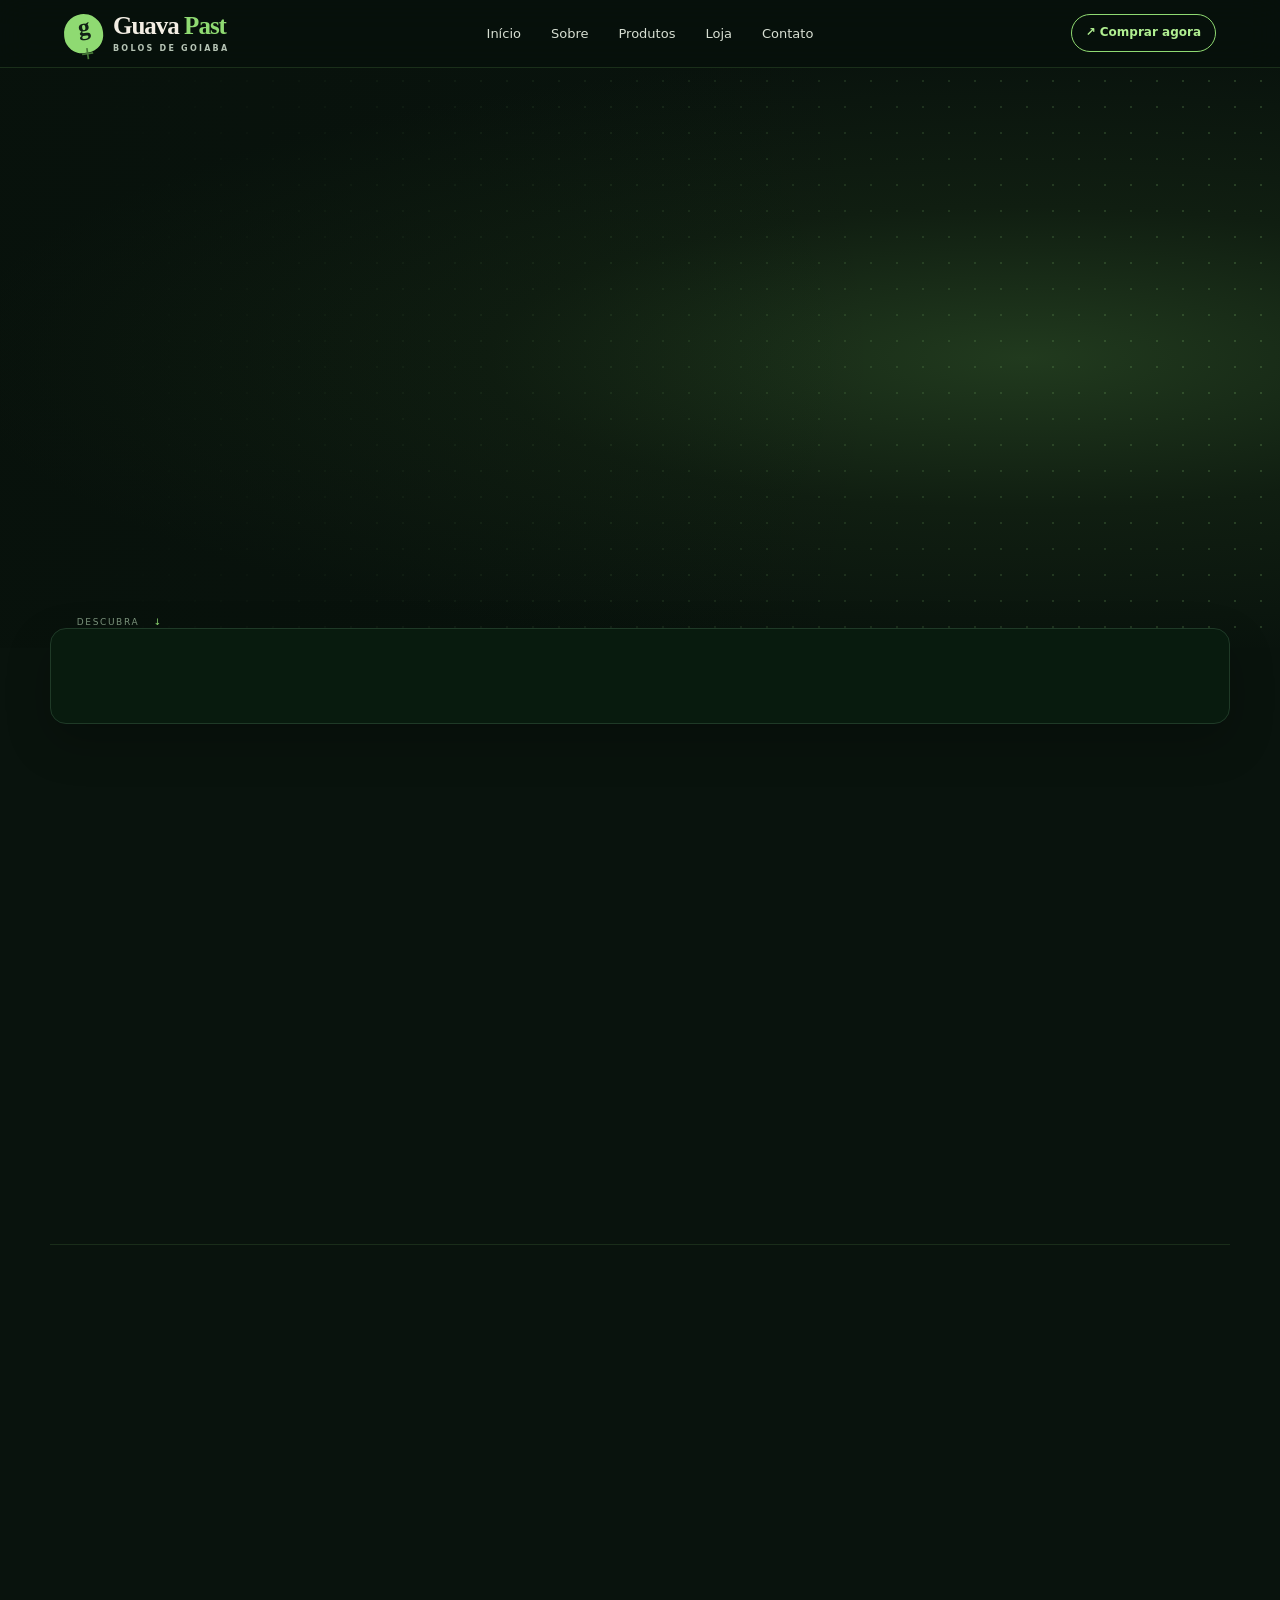
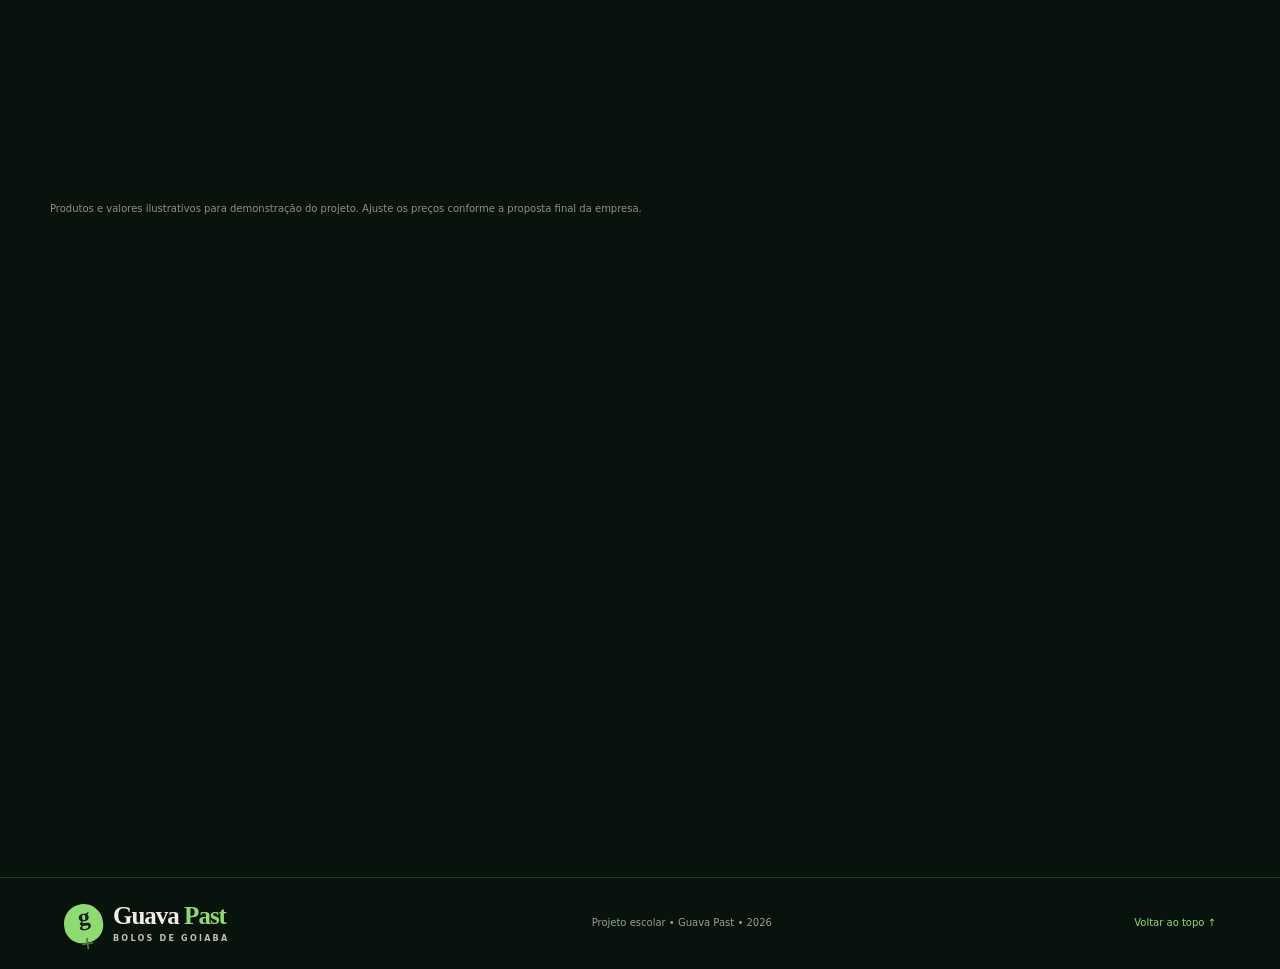
==== commit 5d40920c: "Add files via upload" ====
--- a/index.html
+++ b/index.html
@@ -23,10 +23,10 @@
       <a href="#inicio">Início</a>
       <a href="#sobre">Sobre</a>
       <a href="#produtos">Produtos</a>
-      <a href="#pedido">Pedidos</a>
+      <a href="vendas.html">Loja</a>
       <a href="#contato">Contato</a>
     </nav>
-    <a class="header-cta" href="#pedido"><span aria-hidden="true">↗</span> Faça seu pedido</a>
+    <a class="header-cta" href="vendas.html"><span aria-hidden="true">↗</span> Comprar agora</a>
   </header>
 
   <main id="conteudo">
@@ -88,24 +88,24 @@
       <div class="product-grid">
         <article class="product-card reveal">
           <div class="product-visual product-classic"><span class="product-badge">CLÁSSICO</span><div class="product-cake"><div class="product-cake-top"></div><div class="product-cake-side"></div></div></div>
-          <div class="product-info"><div class="product-name-row"><h3>Bolo de Goiaba Tradicional</h3><span class="product-number">01</span></div><p>Massa macia com uma camada generosa de goiabada.</p><div class="product-bottom"><span class="product-note">Tamanho e preço sob consulta</span><a href="#pedido" aria-label="Consultar bolo tradicional">↗</a></div></div>
+          <div class="product-info"><div class="product-name-row"><h3>Bolo de Goiaba Tradicional</h3><span class="product-number">01</span></div><p>Massa macia com uma camada generosa de goiabada.</p><div class="product-bottom"><span class="product-note">A partir de R$ 28,00</span><a href="vendas.html" aria-label="Comprar bolo tradicional">↗</a></div></div>
         </article>
         <article class="product-card reveal">
           <div class="product-visual product-whole"><span class="product-badge">PARA COMPARTILHAR</span><div class="whole-cake"><div class="whole-top"></div><div class="whole-side"></div></div></div>
-          <div class="product-info"><div class="product-name-row"><h3>Bolo de Goiaba Inteiro</h3><span class="product-number">02</span></div><p>Uma opção para reuniões, comemorações e café da tarde.</p><div class="product-bottom"><span class="product-note">Tamanho e preço sob consulta</span><a href="#pedido" aria-label="Consultar bolo inteiro">↗</a></div></div>
+          <div class="product-info"><div class="product-name-row"><h3>Bolo de Goiaba Inteiro</h3><span class="product-number">02</span></div><p>Uma opção para reuniões, comemorações e café da tarde.</p><div class="product-bottom"><span class="product-note">A partir de R$ 45,00</span><a href="vendas.html" aria-label="Comprar bolo inteiro">↗</a></div></div>
         </article>
         <article class="product-card reveal">
           <div class="product-visual product-pot"><span class="product-badge">PRÁTICO</span><div class="dessert-pot"><div class="pot-jam"></div><div class="pot-cake"></div><div class="pot-cream"></div></div></div>
-          <div class="product-info"><div class="product-name-row"><h3>Bolo de Goiaba no Pote</h3><span class="product-number">03</span></div><p>Uma porção individual para adoçar qualquer momento.</p><div class="product-bottom"><span class="product-note">Tamanho e preço sob consulta</span><a href="#pedido" aria-label="Consultar bolo no pote">↗</a></div></div>
+          <div class="product-info"><div class="product-name-row"><h3>Bolo de Goiaba no Pote</h3><span class="product-number">03</span></div><p>Uma porção individual para adoçar qualquer momento.</p><div class="product-bottom"><span class="product-note">A partir de R$ 12,00</span><a href="vendas.html" aria-label="Comprar bolo no pote">↗</a></div></div>
         </article>
       </div>
-      <p class="disclaimer">Os produtos e descrições acima são exemplos para o trabalho escolar. Ajuste o cardápio conforme a proposta real da empresa.</p>
+      <p class="disclaimer">Produtos e valores ilustrativos para demonstração do projeto. Ajuste os preços conforme a proposta final da empresa.</p>
     </section>
 
     <section class="order-band reveal" id="pedido">
       <div class="order-mark" aria-hidden="true">g<span>+</span></div>
       <div class="order-copy"><p class="eyebrow">SEU PRÓXIMO MOMENTO DOCE</p><h2>Vamos combinar um bolo?</h2><p>Inclua aqui o canal de contato usado pela empresa para receber pedidos.</p></div>
-      <a class="button button-primary" href="#contato">Quero fazer um pedido <span>↗</span></a>
+      <a class="button button-primary" href="vendas.html">Acessar a loja <span>↗</span></a>
     </section>
 
     <section class="section contact" id="contato">
--- a/style.css
+++ b/style.css
@@ -103,3 +103,47 @@
   .section { padding: 70px 0; }.about { grid-template-columns: 1fr; gap: 30px; }.about-art { min-height: 270px; }.section-title-row { display: block; }.section-description { margin-top: 22px; }.product-grid { grid-template-columns: 1fr; }.product-visual { height: 200px; }.product-info p { min-height: 0; }.order-band { flex-wrap: wrap; margin-bottom: 55px; padding: 22px; gap: 15px; }.order-mark { width: 48px; height: 48px; flex-basis: 48px; font-size: 30px; }.order-copy { min-width: calc(100% - 70px); }.order-copy h2 { font-size: 23px; }.order-band .button { margin-left: 0; }.contact { grid-template-columns: 1fr; gap: 25px; padding-bottom: 65px; }.footer { flex-wrap: wrap; padding: 22px 5%; }.footer p { order: 3; width: 100%; }
 }
 @media (max-width: 390px) { .brand-name { font-size: 20px; }.hero-actions .button { padding: 11px 13px; }.benefits { margin-left: 4%; margin-right: 4%; }.benefit { display: block; }.benefit-icon { margin-bottom: 8px; } }
+
+/* Loja e checkout demonstrativos */
+.shop-page { min-height: 100vh; }
+.shop-hero { padding: 68px 6% 38px; max-width: var(--max); margin: auto; }
+.shop-hero h1 { font-size: clamp(38px,5vw,58px); }
+.shop-hero p:not(.eyebrow) { color: var(--muted); max-width: 620px; }
+.shop-wrap { max-width: var(--max); margin: auto; padding: 0 0 90px; }
+.shop-toolbar { display:flex; justify-content:space-between; align-items:center; gap:16px; margin: 0 0 22px; color:var(--muted); font-size:12px; }
+.cart-pill { border:1px solid var(--line); border-radius:30px; padding:10px 15px; color:var(--green); text-decoration:none; font-weight:800; }
+.shop-grid { display:grid; grid-template-columns:repeat(3,1fr); gap:18px; }
+.shop-card { overflow:hidden; border:1px solid #25472d; border-radius:14px; background:linear-gradient(145deg,#102117,#0b1710); }
+.shop-card .product-visual { height:190px; }
+.shop-card-body { padding:18px; }
+.shop-card h2 { font:700 19px Georgia,serif; margin:0 0 8px; }
+.shop-card p { color:var(--muted); font-size:12px; min-height:40px; }
+.shop-price { display:block; color:var(--green-light); font:700 22px Georgia,serif; margin:12px 0; }
+.shop-button, .checkout-button { display:inline-flex; justify-content:center; align-items:center; width:100%; border:0; border-radius:30px; padding:12px 16px; background:var(--green); color:#0c1a0e; font-weight:850; cursor:pointer; text-decoration:none; }
+.shop-button:hover,.checkout-button:hover { background:var(--green-light); }
+.demo-note { margin-top:22px; padding:14px 17px; border:1px solid #65532d; border-radius:10px; color:#d8c99f; background:#241f12; font-size:11px; }
+.cart-panel { margin-top:34px; padding:24px; border:1px solid var(--line); border-radius:14px; background:var(--panel); }
+.cart-panel h2 { font-size:28px; margin-bottom:15px; }
+.cart-empty { color:var(--muted); font-size:13px; }
+.cart-line { display:grid; grid-template-columns:1fr auto auto; align-items:center; gap:15px; padding:13px 0; border-bottom:1px solid #294431; font-size:13px; }
+.cart-line small { display:block; color:var(--muted); }
+.qty-controls { display:flex; align-items:center; gap:9px; }
+.qty-controls button { width:28px; height:28px; border:1px solid var(--line); border-radius:50%; color:var(--green); background:transparent; cursor:pointer; }
+.cart-total { display:flex; justify-content:space-between; padding:18px 0; font-weight:800; }
+.checkout-layout { display:grid; grid-template-columns:1.15fr .85fr; gap:22px; max-width:var(--max); margin:auto; padding:0 0 90px; }
+.checkout-card { padding:25px; border:1px solid var(--line); border-radius:14px; background:var(--panel); }
+.checkout-card h2 { font-size:27px; }
+.field { display:grid; gap:6px; margin:14px 0; color:var(--muted); font-size:12px; }
+.field input { width:100%; padding:12px 13px; border:1px solid #35543a; border-radius:8px; color:var(--text); background:#09150d; font:inherit; }
+.payment-options { display:grid; gap:10px; margin:15px 0; }
+.payment-option { display:flex; gap:11px; align-items:center; padding:13px; border:1px solid #35543a; border-radius:9px; cursor:pointer; color:var(--text); font-size:13px; }
+.payment-option:has(input:checked) { border-color:var(--green); background:#14291a; }
+.payment-option input { accent-color:var(--green); }
+.payment-info { padding:13px; border-radius:9px; background:#09150d; color:var(--muted); font-size:12px; }
+.order-summary-line { display:flex; justify-content:space-between; gap:12px; padding:10px 0; border-bottom:1px solid #294431; font-size:12px; }
+.order-summary-total { display:flex; justify-content:space-between; padding:17px 0; color:var(--green-light); font-weight:850; font-size:18px; }
+.success-state { display:none; text-align:center; padding:35px 15px; }
+.success-state.show { display:block; }
+.success-mark { display:grid; place-items:center; width:64px; height:64px; margin:0 auto 18px; border:1px solid var(--green); border-radius:50%; color:var(--green); font-size:32px; }
+@media(max-width:900px){.shop-wrap,.checkout-layout{margin-left:6%;margin-right:6%;}.shop-grid{grid-template-columns:repeat(2,1fr);}}
+@media(max-width:650px){.shop-grid,.checkout-layout{grid-template-columns:1fr;}.shop-hero{padding:50px 6% 30px;}.shop-wrap{padding-bottom:60px;}.cart-line{grid-template-columns:1fr auto;}.cart-line .line-price{grid-column:1/-1;}}
